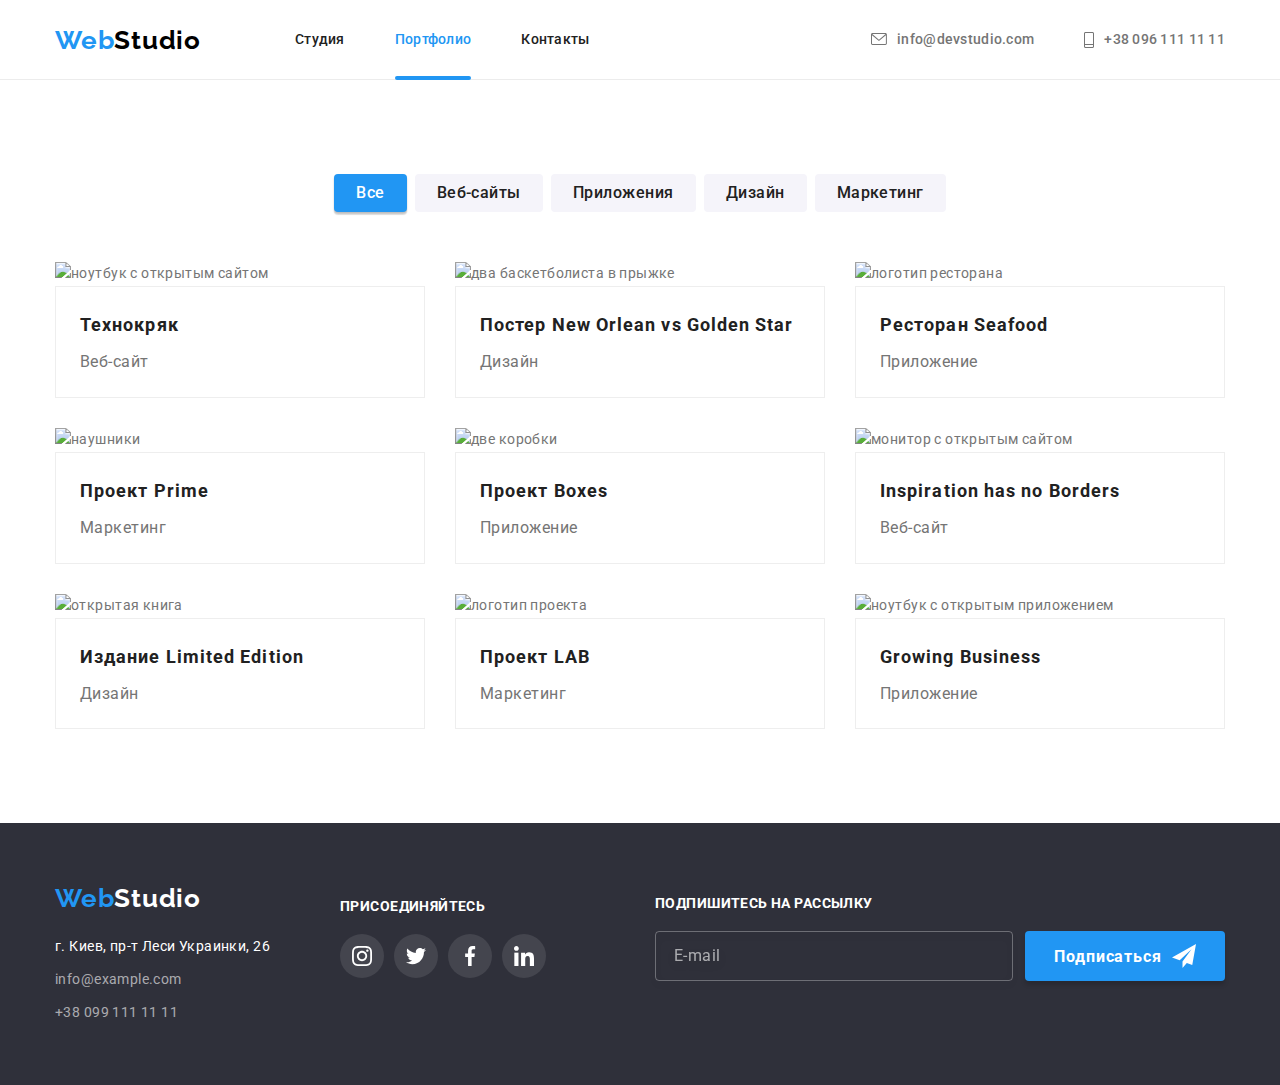
==== portfolio.html @ dabce59b "header+bem" ====
<!DOCTYPE html>
<html lang="ru">

<head>
    <meta charset="UTF-8">
    <meta http-equiv="X-UA-Compatible" content="IE=edge">
    <meta name="viewport" content="width=device-width, initial-scale=1.0">
    <link rel="stylesheet"
        href="https://cdnjs.cloudflare.com/ajax/libs/modern-normalize/1.0.0/modern-normalize.min.css">
    <link rel="preconnect" href="https://fonts.gstatic.com">
    <link
        href="https://fonts.googleapis.com/css2?family=Raleway:wght@700&family=Roboto:wght@400;500;700;900&display=swap"
        rel="stylesheet">
    <link rel="stylesheet" href="./css/styles.css">
    <title>Студия</title>
</head>

<body>
    <header class="header">
        <div class="container header__container">

            <a class="logo" href="./index.html">Web<span class="logo__text--black">Studio</span></a>
            <nav class="nav">
                <ul class="nav__list list">
                    <li class="nav__item"><a class="nav__link " href="./index.html">Студия</a></li>
                    <li class="nav__item"><a class="nav__link nav__link--current" href="./portfolio.html">Портфолио</a>
                    </li>
                    <li class="nav__item"><a class="nav__link" href="">Контакты</a></li>
                </ul>
            </nav>
            <ul class="contacts list">
                <li>
                    <a class="contacts__link" href="mailto:info@devstudio.com" rel="noopener noreferrer"
                        target="_blank">
                        <svg class="contacts__icon" width="16" height="12">
                            <use href="./images/icons.svg#icon-mail"></use>
                        </svg>
                        info@devstudio.com
                    </a>
                </li>
                <li>
                    <a class="contacts__link" href="tel:+380961111111">
                        <svg class="contacts__icon" width="10" height="16">
                            <use href="./images/icons.svg#icon-tel"></use>
                        </svg>

                        +38 096 111 11 11

                    </a>
                </li>
            </ul>
        </div>
    </header>
    <main>
        <section class="portfolio section">
            <div class="container">
                <h1 class="visually-hidden">Наши работы</h1>
                <ul class="list portfolio-list">
                    <li class="portfolio-item"><button class="portfolio-button current-portfolio-button"
                            type="button">Все</button></li>
                    <li class="portfolio-item"><button class="portfolio-button" type="button">Веб-сайты</button></li>
                    <li class="portfolio-item"><button class="portfolio-button" type="button">Приложения</button></li>
                    <li class="portfolio-item"><button class="portfolio-button" type="button">Дизайн</button></li>
                    <li class="portfolio-item"><button class="portfolio-button" type="button">Маркетинг</button></li>
                </ul>

                <ul class="gallery list grid">
                    <li class="grid-items">
                        <a class="gallery-link" href="">
                            <div class="overlay-box"><img class="portfolio-foto" src="./images/portfolio/img1.jpg"
                                    width="370" alt="ноутбук с открытым сайтом">
                                <p class="portfolio-overlay">Технокряк это современная площадка распространения
                                    коронавируса. Компании используют эту платформу для цифрового
                                    шпионажа и атак на защищённые сервера конкурентов.</p>
                            </div>
                            <div class="gallery-border">
                                <h2>Технокряк</h2>
                                <p>Веб-сайт</p>
                            </div>

                        </a>
                    </li>
                    <li class="grid-items">
                        <a class="gallery-link" href="">
                            <div class="overlay-box"><img class="portfolio-foto" src="./images/portfolio/img2.jpg"
                                    width="370" alt="два баскетболиста в прыжке">
                                <p class="portfolio-overlay">Технокряк это современная площадка распространения
                                    коронавируса. Компании используют эту платформу для цифрового
                                    шпионажа и атак на защищённые сервера конкурентов.</p>
                            </div>
                            <div class="gallery-border">
                                <h2>Постер New Orlean vs Golden Star</h2>
                                <p>Дизайн</p>
                            </div>
                        </a>
                    </li>
                    <li class="grid-items">
                        <a class="gallery-link" href="">
                            <div class="overlay-box"><img class="portfolio-foto" src="./images/portfolio/img3.jpg"
                                    width="370" alt="логотип ресторана">
                                <p class="portfolio-overlay">Технокряк это современная площадка распространения
                                    коронавируса. Компании используют эту платформу для цифрового
                                    шпионажа и атак на защищённые сервера конкурентов.</p>
                            </div>
                            <div class="gallery-border">
                                <h2>Ресторан Seafood</h2>
                                <p>Приложение</p>
                            </div>
                        </a>
                    </li>
                    <li class="grid-items">
                        <a class="gallery-link" href="">
                            <div class="overlay-box"><img class="portfolio-foto" src="./images/portfolio/img4.jpg"
                                    width="370" alt="наушники">
                                <p class="portfolio-overlay">Технокряк это современная площадка распространения
                                    коронавируса. Компании используют эту платформу для цифрового
                                    шпионажа и атак на защищённые сервера конкурентов.</p>
                            </div>
                            <div class="gallery-border">
                                <h2>Проект Prime</h2>
                                <p>Маркетинг</p>
                            </div>
                        </a>
                    </li>
                    <li class="grid-items">
                        <a class="gallery-link" href="">
                            <div class="overlay-box"><img class="portfolio-foto" src="./images/portfolio/img5.jpg"
                                    width="370" alt="две коробки">
                                <p class="portfolio-overlay">Технокряк это современная площадка распространения
                                    коронавируса. Компании используют эту платформу для цифрового
                                    шпионажа и атак на защищённые сервера конкурентов.</p>
                            </div>
                            <div class="gallery-border">
                                <h2>Проект Boxes</h2>
                                <p>Приложение</p>
                            </div>
                        </a>
                    </li>
                    <li class="grid-items">
                        <a class="gallery-link" href="">
                            <div class="overlay-box"><img class="portfolio-foto" src="./images/portfolio/img6.jpg"
                                    width="370" alt="монитор с открытым сайтом">
                                <p class="portfolio-overlay">Технокряк это современная площадка распространения
                                    коронавируса. Компании используют эту платформу для цифрового
                                    шпионажа и атак на защищённые сервера конкурентов.</p>
                            </div>
                            <div class="gallery-border">
                                <h2>Inspiration has no Borders</h2>
                                <p>Веб-сайт</p>
                            </div>
                        </a>
                    </li>
                    <li class="grid-items">
                        <a class="gallery-link" href="">
                            <div class="overlay-box"><img class="portfolio-foto" src="./images/portfolio/img7.jpg"
                                    width="370" alt="открытая книга">
                                <p class="portfolio-overlay">Технокряк это современная площадка распространения
                                    коронавируса. Компании используют эту платформу для цифрового
                                    шпионажа и атак на защищённые сервера конкурентов.</p>
                            </div>
                            <div class="gallery-border">
                                <h2>Издание Limited Edition</h2>
                                <p>Дизайн</p>
                            </div>
                        </a>
                    </li>
                    <li class="grid-items">
                        <a class="gallery-link" href="">
                            <div class="overlay-box"><img class="portfolio-foto" src="./images/portfolio/img8.jpg"
                                    width="370" alt="логотип проекта">
                                <p class="portfolio-overlay">Технокряк это современная площадка распространения
                                    коронавируса. Компании используют эту платформу для цифрового
                                    шпионажа и атак на защищённые сервера конкурентов.</p>
                            </div>
                            <div class="gallery-border">
                                <h2>Проект LAB</h2>
                                <p>Маркетинг</p>
                            </div>
                        </a>
                    </li>
                    <li class="grid-items">
                        <a class="gallery-link" href="">
                            <div class="overlay-box"><img class="portfolio-foto" src="./images/portfolio/img9.jpg"
                                    width="370" alt="ноутбук с открытым приложением">
                                <p class="portfolio-overlay">Технокряк это современная площадка распространения
                                    коронавируса. Компании используют эту платформу для цифрового
                                    шпионажа и атак на защищённые сервера конкурентов.</p>
                            </div>
                            <div class="gallery-border">
                                <h2>Growing Business</h2>
                                <p>Приложение</p>
                            </div>
                        </a>
                    </li>
                </ul>
            </div>

        </section>
    </main>
    <footer class="footer">
        <div class="container">
            <div class="footer-container-links">
                <div class="footer-container-left">
                    <a class="logo" href="./index.html">Web<span class="logo-studio-white">Studio</span></a>
                    <address class="address">
                        <ul class="list footer-list">
                            <li class="town">г. Киев, пр-т Леси Украинки, 26</li>
                            <li class="footer-item"><a class="footer-link"
                                    href="mailtoinfo@example.com">info@example.com</a>
                            </li>
                            <li class="footer-item"><a class="footer-link" href="tel+380991111111">+38 099 111 11 11</a>
                            </li>
                        </ul>
                    </address>
                </div>
                <div class="head-icon-container">
                    <p class="footer-text">присоединяйтесь</p>
                    <ul class="social-list list">
                        <li>
                            <a target="_blank" rel="noreferrer noopener" class="social-link" href=""
                                aria-label="инстаграмм">
                                <svg class="social-icon">
                                    <use href="./images/icons.svg#icon-instagram-2"></use>
                                </svg>
                            </a>
                        </li>
                        <li>
                            <a target="_blank" rel="noreferrer noopener" class="social-link" href=""
                                aria-label="твиттер">
                                <svg class="social-icon">
                                    <use href="./images/icons.svg#icon-twitter-1"></use>
                                </svg>
                            </a>
                        </li>
                        <li>
                            <a target="_blank" rel="noreferrer noopener" class="social-link" href=""
                                aria-label="фейсбук">
                                <svg class="social-icon">
                                    <use href="./images/icons.svg#icon-facebook-1"></use>
                                </svg>
                            </a>
                        </li>
                        <li>
                            <a target="_blank" rel="noreferrer noopener" class="social-link" href=""
                                aria-label="линкедин">
                                <svg class="social-icon">
                                    <use href="./images/icons.svg#icon-linkedin-1"></use>
                                </svg>
                            </a>
                        </li>
                    </ul>
                </div>
            </div>
            <div class="footer-container-form">
                <p class="footer-form-text">Подпишитесь на рассылку</p>
                <form>
                    <label class="user-mail-input-container">
                        <input required class="user-mail-input" placeholder="E-mail" type="email"
                            name="user-mail-footer" id="user-mail">
                    </label>
                    <button type="submit" class="user-mail-submit-button">Подписаться
                        <svg class="user-mail-submit-icon" width="24" height="24">
                            <use href="./images/icons.svg#icon-send"></use>
                        </svg>
                    </button>
                </form>
            </div>
        </div>

    </footer>

</body>

</html>
---- css/styles.css ----
:root{
    --primary-text-color:#757575;
    --primari-title-color:#212121;
    --primery-bg-color:#ffffff;
    --accent-color:#2196F3;
    --second-bg-color:#F5F4FA;
    --third-bg-color:#2F303A;
    --addres-second-color:rgba(255, 255, 255, 0.6);
    --second-logo-color:#000000;
    --icon-color:#afb1b8;
    --grid-item:3;
    --overlay-color:rgba(33, 150, 243, 0.9);
    --time-duration: 250ms;
    --transition-timing-function:cubic-bezier(0.4, 0, 0.2, 1);
    --input-heigth:40px;
}  
 
/* reset styles */
a{text-decoration: none;
  color: inherit;
}

.list{list-style: none; margin: 0; padding: 0; }

h1,h2,h3,p{margin: 0;} 

html{box-sizing: border-box;}
*,*::after,*::before{
  box-sizing: inherit;}

img {
  display: block;
  max-width: 100%;
  height: auto;
}

/* Body */
body{
  
  font-family: 'Roboto', sans-serif;
  color: var(--primary-text-color) ;
  font-size: 14px;
  line-height: 1.71;
  letter-spacing: 0.03em;}

/* Grids */
.grid {
  display: flex;
  flex-wrap: wrap;
  margin-left: -30px;
  margin-top: -30px;
}

.grid-items{ flex-basis: calc((100% - 30px * var(--grid-item)) / var(--grid-item));
  margin-left: 30px;
  margin-top: 30px;
}



/* all containers&sections */
.container{
  width: 1200px;
  margin-left: auto;
  margin-right: auto;
  padding-left: 15px;
  padding-right: 15px;}

.section{
  padding-bottom: 94px;
  padding-top: 94px;}

/* hidden title */
.visually-hidden {
  position: absolute !important;
  clip: rect(1px 1px 1px 1px);
  clip: rect(1px, 1px, 1px, 1px);
  padding: 0 !important;
  border: 0 !important;
  height: 1px !important;
  width: 1px !important;
  overflow: hidden;}

/* logo */
.logo{font-family: 'Raleway',sans-serif;
  font-weight: 700;
  font-size: 26px;
  line-height: 1.19;
  letter-spacing: 0.03em;
  color: var(--accent-color);
  padding-top: 25px;
  padding-bottom: 24px;}

.logo__text--black{
  color: var(--second-logo-color);}

.logo-studio-white{
  color: var(--primery-bg-color);}

  /* modal */

.backdrop{
  position: fixed;
  top: 0;
  height: 100%;
  left: 0;
  right: 0;
  background-color: rgba(0, 0, 0, 0.2);
  transform: scale(1) rotate(0deg);
  opacity: 1;
  transition-property: transform;  
}  

.modal{
  position: absolute;
  width: 528px;
  height: 581px;
  left: 50%;
  top: 50%;
  transform: translate(-50%,-50%);
  background-color: var(--primery-bg-color);
  border-radius: 4px;
  box-shadow: 0px 1px 3px rgba(0, 0, 0, 0.12), 0px 1px 1px rgba(0, 0, 0, 0.14), 0px 2px 1px rgba(0, 0, 0, 0.2);  
  padding-top: 40px;
  padding-left: 40px;
  padding-right: 40px;
}

.button-off{
  position: absolute;
  right: 8px;
  top: 8px;
  width: 30px;
  height: 30px;
  display: flex;
  align-items: center;
  justify-content: center; 
  border-radius: 50%;
  cursor: pointer;
  background: var(--primery-bg-color);
  border: 1px solid rgba(0, 0, 0, 0.1);
  color: var(--second-logo-color);
  transition-property: box-shadow,color;
}


.icon-off{
  position: relative;
  top: 1px; 
  fill: currentColor;
}

.button-off:hover,
.button-off:focus{
  box-shadow: 0px 1px 3px rgba(0, 0, 0, 0.12), 0px 1px 1px rgba(0, 0, 0, 0.14), 0px 2px 1px rgba(0, 0, 0, 0.2);
  color:var(--accent-color);

}

.modal-text{
  margin-bottom: 12px;
  font-weight: 700;
  font-size: 20px;
  line-height: 1.15;
  text-align: center;
  letter-spacing: 0.03em;
  color:var(--primari-title-color);
}

.modal-label{
  display: block;
  position: relative;
  cursor: pointer;
  

}

.modal-label-text{
  margin-bottom: 4px;
  display: block;
  font-size: 12px;
  line-height: 1.16;
  letter-spacing: 0.01em;
  color: var(--primary-text-color);
}

.modal-label:not(:first-child){
  margin-top: 10px;
}


.modal-input-icon{

  transition-property: fill;
  position: absolute;
  left: 12px;
  bottom: calc(var(--input-heigth) / 2);
  transform: translateY(50%);
  fill: var(--primari-title-color);
}

.modal-input{
  
  cursor: pointer;
  transition-property: border-color ;
  outline: none;
  width: 448px;
  height: var(--input-heigth);
  border: 1px solid rgba(33, 33, 33, 0.2);
  border-radius: 4px;
  padding-left: 42px;
  }

.modal-label:focus-within .modal-input-icon{
  fill: var(--accent-color);
}

.modal-label:focus-within .modal-input{
  border-color:var(--accent-color);
}


.user-comment-input{
  width: 448px;
  height: 120px;
  border: 1px solid rgba(33, 33, 33, 0.2);
  border-radius: 4px;
  padding: 12px 16px;
  resize: none;
}

.user-comment-input::placeholder{
  font-size: 14px;
  line-height: 1.14;
  letter-spacing: 0.01em;
  color: rgba(117, 117, 117, 0.5);
}

.check-box-text{
  margin-left: 24px;
}
.check-box-link{
  color: var(--accent-color);
  text-decoration: underline;
}
.checkbox-container{
  display: flex;
  align-items: center;
  justify-content: center;
  margin-top: 15px;
  }

.check-box-label{
  position: relative;
  display: inline-block;
  text-align: center;
  cursor: pointer;
}

.check-box-input{
  width: 16px;
  height: 16px;
  position: absolute;
  left: 0;
  top: 50%;
  transform: translateY(-50%);
  -webkit-appearance:none;
  -moz-appearance:none;
  appearance:none;
}

.check-box-icon{
  content: "";
  position: absolute;
  left: 0;
  top: 50%;
  transform: translateY(-50%);
  width: 16px;
  height: 15px;
  background-image: url(../images/check1.svg);
  fill: currentColor;
  
}

.check-box-input:checked ~ .check-box-icon{
  content: "";
  width: 16px;
  height: 15px;
  background-image: url(../images/check2.svg);
}

.modal .hero-button{
  display: block;
  margin-left: auto;
  margin-right: auto;
  margin-top: 30px;
  width: 200px;
  height: 50px;

}

.backdrop.is-hidden{
  opacity: 0;
  pointer-events: none; 
  visibility:hidden; 
  transform: scale(0) rotate(180deg);
  transition-property:opacity,visibility,transform ;
  transition-delay: var(--time-duration),var(--time-duration), 0ms ;
  transition-duration: 1ms,1ms,var(--time-duration);
  
  
}

/* header */
.nav__link{
  display: flex;
  align-items: center;
  flex-direction: column;
  padding-top: 32px;
  padding-bottom: 32px;
  color: var(--primari-title-color);
  
}

.nav__link--current{
  position: relative;
  color: var(--accent-color);}

.nav__link--current::after{
   position: absolute;
  left: 0;
  bottom: -1px;
  content: "";
  display: block; 
  width: 100%;
  height: 4px;
  background-color: var(--accent-color);
  border-radius: 2px;
} 

.nav__link:hover,.nav__link:focus{
  color: var(--accent-color) ;
}

.contacts__link{
  display: flex;
  align-items: center;
  padding-top: 32px;
  padding-bottom: 32px;  
  color: var(--primary-text-color);
}


.contacts__link:hover,.contacts__link:focus{
  fill:var(--accent-color) ;
  color: var(--accent-color);
}

.nav__link{  
display: block;
}


.nav__link,.contacts__link{
 font-weight: 500;
 font-size: 14px;
 line-height: 1.14;
 letter-spacing: 0.02em;}

.header{
  border-bottom: 1px solid #ECECEC;
  height: 80px;
  display: flex;
  align-items: center;
  max-width: 1600px;
  margin-right: auto;
  margin-left: auto;
}


.header__container{align-items:center;display: flex;}

.nav__item:not(:last-child){
  margin-right: 50px;}

.contacts li:not(:last-child){
  margin-right: 50px;}

.nav__list{
  margin-left: 94px;
  display: flex;}

.contacts{margin-left: auto}

.contacts{display: flex;}



.contacts__icon{
  fill: currentColor;
  margin-right: 10px;
}


/* footer */
.footer{
 background-color: var(--third-bg-color);
 padding-top: 60px;
 padding-bottom: 60px;}

.town{color: var(--primery-bg-color);}

.footer-link{color: var(--addres-second-color);}

.address{margin-top: 20px;}

.footer-link,.town{
 font-size: 14px;
 line-height: 1.71;
 letter-spacing: 0.03em;
 font-family: Roboto;
 font-style: normal;display: block;}

.footer-link:focus,.footer-link:hover{color: var(--accent-color);}

.footer-list{
 display: inline-flex;
 flex-direction: column;}

.footer-item{margin-top: 9px;}

.footer-text{
  font-weight: 700;
  font-size: 14px;
  line-height: 1.145;
  letter-spacing: 0.03em;
  text-transform: uppercase;
  color:var(--primery-bg-color);
  margin-bottom: 20px;
}

.head-icon-container .social-link{
  background-color: rgba(255, 255, 255, 0.1);
}
.head-icon-container .social-icon{
  fill: var(--primery-bg-color);
}
.head-icon-container{
  margin-left: 70px;
  padding-top: 15px;
}

.footer .container{display: flex;}

.footer-container-links{
  display: flex;
}

.footer-container-form{
  flex-basis: calc((100% - 30px) / 2);
  margin-left: auto;
  padding-top: 12px;
}

.footer-form-text{
  font-weight: 700;
  font-size: 14px;
  line-height: 1.145;
  letter-spacing: 0.03em;
  text-transform: uppercase;
  color:var(--primery-bg-color);
}

.user-mail-label{
  font-size: 16px;
  line-height: 1.25px;
  letter-spacing: 0.03em;
  color: var(--addres-second-color);
}
.user-mail-input{
  cursor: pointer;
  background-color: transparent;
  border-width: 0;
  color:var(--addres-second-color);
  font-size: 16px;
  line-height: 1.25;
  letter-spacing: 0.03em;
  
}

.user-mail-input::placeholder{
  color:var(--addres-second-color);
  font-size: 16px;
  line-height: 1.25;
  letter-spacing: 0.03em;
}

.user-mail-input-container{
  cursor: pointer;
  display: inline-flex;
  align-items: center;
  width: 358px;
  height: 50px;
  border: 1px solid rgba(255, 255, 255, 0.3);
  filter: drop-shadow(0px 4px 4px rgba(0, 0, 0, 0.15));
  border-radius: 4px;
  padding-left: 16px;
  
  
}

.footer-container-form form{
  display: flex;
  align-items: center;
  justify-content: space-between;
  margin-top: 20px;
}

.user-mail-submit-button{
  cursor: pointer;
  align-items: center;
  display: inline-flex;
  justify-content: center;
  width: 200px;
  height: 50px;
  border-radius: 4px;
  border-width: 0;
  background: var(--accent-color);
  font-weight: 700;
  font-size: 16px;
  line-height: 1.87;
  letter-spacing: 0.06em;
  color: var(--primery-bg-color);
  box-shadow: 0px 4px 4px rgba(0, 0, 0, 0.15);
}
.user-mail-submit-icon{
  margin-left: 10px;
}

.user-mail-submit-button:hover,
.user-mail-submit-button:focus{
  background-color:  #188CE8;
  
}



/* main pg index */
/*     hero */
.hero{
  background-image: linear-gradient(rgba(47, 48, 58, 0.4), rgba(47, 48, 58, 0.4)),url(../images/hero.jpg);
  max-width: 1600px;
  padding-top: 200px;
  padding-bottom: 200px;
  margin-left: auto;
  margin-right: auto;
}

.main-title{
  color: var(--primery-bg-color);
  font-weight: 900;
  font-size: 44px;
  line-height: 1.36;
  letter-spacing: 0.06em;
  text-transform: uppercase;
  margin-bottom: 30px;
}

.hero-container{
 width: 696px;
 margin-left: auto;
 margin-right: auto;
 text-align: center;}

.hero-button{
 background-color: var(--accent-color);
 color: var(--primery-bg-color) ;
 cursor: pointer;
 font-weight: bold;
 font-size: 16px;
 line-height: 1.87;
 text-align: center;
 letter-spacing: 0.06em;
 padding: 10px 32px;
 border-radius: 4px;
 border:0px;}

.hero-button:focus,.hero-button:hover{background-color:  #188CE8;}


/*    our-features */
.our-features-item{
  --grid-item:4
}

/* картинки через спрайт */
.our-features-logo-container{
  width: 270px;
  height: 120px;
  background-color: var(--second-bg-color);
  display: flex;
  justify-content: center;
  align-items: center;
  margin-bottom: 30px;
}

.our-features-subtitle{color: var(--primari-title-color);
  font-size: 14px;
  line-height: 1.14;
  letter-spacing: 0.03em;
  text-transform: uppercase;
  margin-bottom: 10px;
}


/*specialization */
.specialization{padding-top: 0;}

.specialization-title{
 text-align: center;
 margin-bottom: 50px;
 color: var(--primari-title-color);
 font-size: 36px;
 line-height: 1.16;
 letter-spacing: 0.03em;}

.specialization-item{
  position: relative;
}

.specialization-text{
  display: flex;
  align-items: center;
  justify-content: center;
  position: absolute;
  left: 0;
  bottom: 0;
  transform: translate(0 100%);
  width: 100%;
  height: 70px;
  background-color: rgba(47, 48, 58, 0.8);
  font-weight: 700;
  font-size: 14px;
  line-height: 1.14;
  letter-spacing: 0.03em;
  text-transform: uppercase;
  color: var(--primery-bg-color);
}

/*team  */
.team{background-color: var(--second-bg-color);} 

.team-title{
  margin-bottom: 50px;
  color: var(--primari-title-color);
  font-size: 36px;
  line-height: 1.16;
  text-align: center;
  letter-spacing: 0.03em;}

.team-subtitle{
  color: var(--primari-title-color);
  font-weight: 500;
  font-size: 16px;
  line-height: 1.18;
  letter-spacing: 0.03em;}

.team-text{
  margin-top: 10px;
  font-size: 16px;
  line-height: 1.18;
  letter-spacing: 0.03em;
}
.team-item{
   --grid-item:4;
}
.team-text-container{
  padding-bottom: 23px;
  padding-top: 30px;
  padding-left: 20px;
  padding-right: 20px;
  background-color:var(--primery-bg-color) ;
  text-align: center;
  box-shadow: 0px 1px 3px rgba(0, 0, 0, 0.12), 0px 1px 1px rgba(0, 0, 0, 0.14), 0px 2px 1px rgba(0, 0, 0, 0.2);
  border-radius: 0px 0px 4px 4px;
}
 .social-list{
   display: flex;
   justify-content: center;
   margin-top: 16px;
}
 .social-list li:not(:last-child){
   margin-right: 10px;
   }
.social-list li{
  width: 44px;
  height: 44px;
  }

.social-link{
  width: 100%;
  height: 100%;
  display: flex;
  align-items: center;
  justify-content: center;
  border-radius: 50%;
  fill:var(--icon-color) ;
}

.social-icon{
  width: 20px;
  height: 20px; 
}

.social-link:hover,.social-link:focus{
  background-color:var(--accent-color);
  fill: var(--primery-bg-color);  
}

 /* regular customers */
.regular-customers h2{
  font-family: Roboto;
  font-style: normal;
  font-weight: 700;
  font-size: 36px;
  line-height: 42px;
  text-align: center;
  letter-spacing: 0.03em;
  color:var(--primari-title-color);
  margin-bottom: 50px;
}

.regular-customers .grid-items{
--grid-item:6;
}

.regular-customers li{
height: 90px;
}
.regular-customers-icon-container{
  height: 100%;
  width: 100%;
  display: flex;
  align-items: center;
  justify-content: center;
  border: 1px solid var(--icon-color);
  color:var(--icon-color) ;
  border-radius: 4px;
}

.regular-customers-icon{fill: currentColor;}
 
.regular-customers-icon-container:focus,.regular-customers-icon-container:hover{
  color: var(--accent-color);
  border-color:var(--accent-color);}


/* main pg portfolio */

/*     buttons */
.portfolio-button{
  background-color: var(--second-bg-color);
  color: var(--primari-title-color);
  cursor: pointer;font-weight: 500;
  font-size: 16px;
  line-height: 1.62;
  text-align: center;
  letter-spacing: 0.03em;
  padding: 6px 22px;
  border: 0px;
  border-radius: 4px;
  }

.portfolio-button:focus,.portfolio-button:hover
,.current-portfolio-button{
  background-color: var(--accent-color);
  color: var(--primery-bg-color);
  box-shadow: 0px 3px 1px rgba(0, 0, 0, 0.1), 0px 1px 2px 
  rgba(0, 0, 0, 0.08), 0px 2px 2px rgba(0, 0, 0, 0.12);}

.portfolio-list{
 display: flex;
 justify-content: center;
 margin-bottom: 50px;}

.portfolio-item:not(:last-child){margin-right: 8px;}

/*gallery */
.gallery h2{

  color: var(--primari-title-color);
  font-size: 18px;
  line-height: 2;
  letter-spacing: 0.06em;
  padding-bottom: 4px;}

.gallery-border p{
  font-size: 16px;
  line-height: 1.87;
  letter-spacing: 0.03em;
  color: var(--primary-text-color);}

.gallery-border{
  border: 1px solid #EEEEEE;
  padding:20px 24px;}

.gallery-link:hover,.gallery-link:focus{
  box-shadow: 0px 1px 1px rgba(0, 0, 0, 0.12), 0px 4px 4px 
  rgba(0, 0, 0, 0.06), 1px 4px 6px rgba(0, 0, 0, 0.16);
  display: block;
}

.portfolio-overlay{
  position: absolute;
  left: 0;
  right: 0;
  top: 0;
  bottom: 0;
  transform: translateY(100%);
  transition-property:transform ;
  padding-left: 24px;
  padding-right: 24px;
  padding-top: 63px;
  font-size: 18px;
  line-height: 1.56;
  letter-spacing: 0.03em;
  color:var(--primery-bg-color);
  background-color:var(--overlay-color) ;
}

.overlay-box{
  position: relative;
  overflow: hidden;
}

.gallery-link:hover .portfolio-overlay,
.gallery-link:focus .portfolio-overlay{
  transform: translateY(0px);
}

/* transitions */

.nav__link,.contacts__link,.hero-button,
.social-link,.regular-customers-icon-container
,.footer-link,.portfolio-overlay,.portfolio-button,.gallery-link
,.button-off,.backdrop,.user-mail-submit-button,.modal-input,.modal-input-icon{
  transition-duration: var(--time-duration);
  transition-timing-function: var(--transition-timing-function) ;
}


.nav__link,.contacts__link,.footer-link{
  transition-property: color;
}

.hero-button,.footer .social-link,.user-mail-submit-button{
  transition-property:background-color;
}

.regular-customers-icon-container{
  transition-property: border-color, color;
}

.portfolio-button{
  transition-property: box-shadow, background-color,color;
}
.gallery-link{
  transition-property: box-shadow;
}

.team .social-link{
  transition-property:background-color, fill ;
}
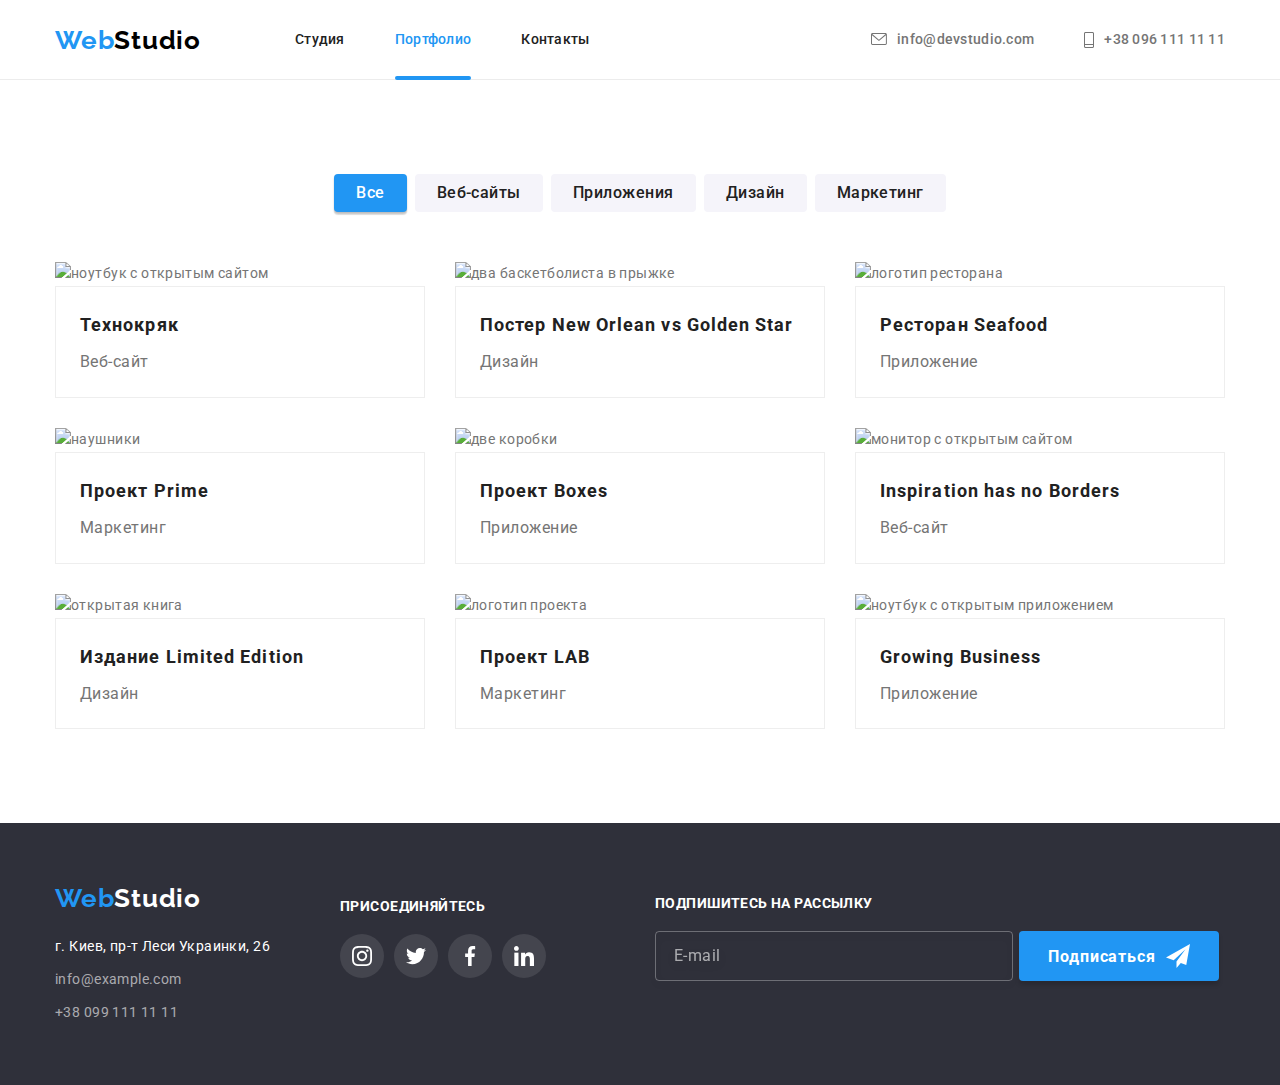
==== commit 815823a4: "bem+" ====
--- a/portfolio.html
+++ b/portfolio.html
@@ -29,7 +29,7 @@
                 </ul>
             </nav>
             <ul class="contacts list">
-                <li>
+                <li class="contacts__item">
                     <a class="contacts__link" href="mailto:info@devstudio.com" rel="noopener noreferrer"
                         target="_blank">
                         <svg class="contacts__icon" width="16" height="12">
@@ -38,7 +38,7 @@
                         info@devstudio.com
                     </a>
                 </li>
-                <li>
+                <li class="contacts__item">
                     <a class="contacts__link" href="tel:+380961111111">
                         <svg class="contacts__icon" width="10" height="16">
                             <use href="./images/icons.svg#icon-tel"></use>
@@ -55,140 +55,139 @@
         <section class="portfolio section">
             <div class="container">
                 <h1 class="visually-hidden">Наши работы</h1>
-                <ul class="list portfolio-list">
-                    <li class="portfolio-item"><button class="portfolio-button current-portfolio-button"
-                            type="button">Все</button></li>
-                    <li class="portfolio-item"><button class="portfolio-button" type="button">Веб-сайты</button></li>
-                    <li class="portfolio-item"><button class="portfolio-button" type="button">Приложения</button></li>
-                    <li class="portfolio-item"><button class="portfolio-button" type="button">Дизайн</button></li>
-                    <li class="portfolio-item"><button class="portfolio-button" type="button">Маркетинг</button></li>
+                <ul class="list portfolio__list">
+                    <li class="portfolio__item"><button class="button2 current-button2" type="button">Все</button></li>
+                    <li class="portfolio__item"><button class="button2" type="button">Веб-сайты</button></li>
+                    <li class="portfolio__item"><button class="button2" type="button">Приложения</button></li>
+                    <li class="portfolio__item"><button class="button2" type="button">Дизайн</button></li>
+                    <li class="portfolio__item"><button class="button2" type="button">Маркетинг</button></li>
                 </ul>
 
                 <ul class="gallery list grid">
-                    <li class="grid-items">
-                        <a class="gallery-link" href="">
-                            <div class="overlay-box"><img class="portfolio-foto" src="./images/portfolio/img1.jpg"
-                                    width="370" alt="ноутбук с открытым сайтом">
-                                <p class="portfolio-overlay">Технокряк это современная площадка распространения
-                                    коронавируса. Компании используют эту платформу для цифрового
-                                    шпионажа и атак на защищённые сервера конкурентов.</p>
-                            </div>
-                            <div class="gallery-border">
-                                <h2>Технокряк</h2>
-                                <p>Веб-сайт</p>
-                            </div>
-
-                        </a>
-                    </li>
-                    <li class="grid-items">
-                        <a class="gallery-link" href="">
-                            <div class="overlay-box"><img class="portfolio-foto" src="./images/portfolio/img2.jpg"
-                                    width="370" alt="два баскетболиста в прыжке">
-                                <p class="portfolio-overlay">Технокряк это современная площадка распространения
-                                    коронавируса. Компании используют эту платформу для цифрового
-                                    шпионажа и атак на защищённые сервера конкурентов.</p>
-                            </div>
-                            <div class="gallery-border">
-                                <h2>Постер New Orlean vs Golden Star</h2>
-                                <p>Дизайн</p>
-                            </div>
-                        </a>
-                    </li>
-                    <li class="grid-items">
-                        <a class="gallery-link" href="">
-                            <div class="overlay-box"><img class="portfolio-foto" src="./images/portfolio/img3.jpg"
-                                    width="370" alt="логотип ресторана">
-                                <p class="portfolio-overlay">Технокряк это современная площадка распространения
-                                    коронавируса. Компании используют эту платформу для цифрового
-                                    шпионажа и атак на защищённые сервера конкурентов.</p>
-                            </div>
-                            <div class="gallery-border">
-                                <h2>Ресторан Seafood</h2>
-                                <p>Приложение</p>
-                            </div>
-                        </a>
-                    </li>
-                    <li class="grid-items">
-                        <a class="gallery-link" href="">
-                            <div class="overlay-box"><img class="portfolio-foto" src="./images/portfolio/img4.jpg"
-                                    width="370" alt="наушники">
-                                <p class="portfolio-overlay">Технокряк это современная площадка распространения
-                                    коронавируса. Компании используют эту платформу для цифрового
-                                    шпионажа и атак на защищённые сервера конкурентов.</p>
-                            </div>
-                            <div class="gallery-border">
-                                <h2>Проект Prime</h2>
-                                <p>Маркетинг</p>
-                            </div>
-                        </a>
-                    </li>
-                    <li class="grid-items">
-                        <a class="gallery-link" href="">
-                            <div class="overlay-box"><img class="portfolio-foto" src="./images/portfolio/img5.jpg"
-                                    width="370" alt="две коробки">
-                                <p class="portfolio-overlay">Технокряк это современная площадка распространения
-                                    коронавируса. Компании используют эту платформу для цифрового
-                                    шпионажа и атак на защищённые сервера конкурентов.</p>
-                            </div>
-                            <div class="gallery-border">
-                                <h2>Проект Boxes</h2>
-                                <p>Приложение</p>
-                            </div>
-                        </a>
-                    </li>
-                    <li class="grid-items">
-                        <a class="gallery-link" href="">
-                            <div class="overlay-box"><img class="portfolio-foto" src="./images/portfolio/img6.jpg"
-                                    width="370" alt="монитор с открытым сайтом">
-                                <p class="portfolio-overlay">Технокряк это современная площадка распространения
-                                    коронавируса. Компании используют эту платформу для цифрового
-                                    шпионажа и атак на защищённые сервера конкурентов.</p>
-                            </div>
-                            <div class="gallery-border">
-                                <h2>Inspiration has no Borders</h2>
-                                <p>Веб-сайт</p>
-                            </div>
-                        </a>
-                    </li>
-                    <li class="grid-items">
-                        <a class="gallery-link" href="">
-                            <div class="overlay-box"><img class="portfolio-foto" src="./images/portfolio/img7.jpg"
-                                    width="370" alt="открытая книга">
-                                <p class="portfolio-overlay">Технокряк это современная площадка распространения
-                                    коронавируса. Компании используют эту платформу для цифрового
-                                    шпионажа и атак на защищённые сервера конкурентов.</p>
-                            </div>
-                            <div class="gallery-border">
-                                <h2>Издание Limited Edition</h2>
-                                <p>Дизайн</p>
-                            </div>
-                        </a>
-                    </li>
-                    <li class="grid-items">
-                        <a class="gallery-link" href="">
-                            <div class="overlay-box"><img class="portfolio-foto" src="./images/portfolio/img8.jpg"
-                                    width="370" alt="логотип проекта">
-                                <p class="portfolio-overlay">Технокряк это современная площадка распространения
-                                    коронавируса. Компании используют эту платформу для цифрового
-                                    шпионажа и атак на защищённые сервера конкурентов.</p>
-                            </div>
-                            <div class="gallery-border">
-                                <h2>Проект LAB</h2>
-                                <p>Маркетинг</p>
-                            </div>
-                        </a>
-                    </li>
-                    <li class="grid-items">
-                        <a class="gallery-link" href="">
-                            <div class="overlay-box"><img class="portfolio-foto" src="./images/portfolio/img9.jpg"
-                                    width="370" alt="ноутбук с открытым приложением">
-                                <p class="portfolio-overlay">Технокряк это современная площадка распространения
-                                    коронавируса. Компании используют эту платформу для цифрового
-                                    шпионажа и атак на защищённые сервера конкурентов.</p>
-                            </div>
-                            <div class="gallery-border">
-                                <h2>Growing Business</h2>
-                                <p>Приложение</p>
+                    <li class="grid__items">
+                        <a class="gallery__link" href="">
+                            <div class="gallery__overlay-box"><img src="./images/portfolio/img1.jpg" width="370"
+                                    alt="ноутбук с открытым сайтом">
+                                <p class="gallery__overlay">Технокряк это современная площадка распространения
+                                    коронавируса. Компании используют эту платформу для цифрового
+                                    шпионажа и атак на защищённые сервера конкурентов.</p>
+                            </div>
+                            <div class="gallery__border">
+                                <h2 class="gallery__subtitle">Технокряк</h2>
+                                <p class="gallery__text">Веб-сайт</p>
+                            </div>
+
+                        </a>
+                    </li>
+                    <li class="grid__items">
+                        <a class="gallery__link" href="">
+                            <div class="gallery__overlay-box"><img src="./images/portfolio/img2.jpg" width="370"
+                                    alt="два баскетболиста в прыжке">
+                                <p class="gallery__overlay">Технокряк это современная площадка распространения
+                                    коронавируса. Компании используют эту платформу для цифрового
+                                    шпионажа и атак на защищённые сервера конкурентов.</p>
+                            </div>
+                            <div class="gallery__border">
+                                <h2 class="gallery__subtitle">Постер New Orlean vs Golden Star</h2>
+                                <p class="gallery__text">Дизайн</p>
+                            </div>
+                        </a>
+                    </li>
+                    <li class="grid__items">
+                        <a class="gallery__link" href="">
+                            <div class="gallery__overlay-box"><img src="./images/portfolio/img3.jpg" width="370"
+                                    alt="логотип ресторана">
+                                <p class="gallery__overlay">Технокряк это современная площадка распространения
+                                    коронавируса. Компании используют эту платформу для цифрового
+                                    шпионажа и атак на защищённые сервера конкурентов.</p>
+                            </div>
+                            <div class="gallery__border">
+                                <h2 class="gallery__subtitle">Ресторан Seafood</h2>
+                                <p class="gallery__text">Приложение</p>
+                            </div>
+                        </a>
+                    </li>
+                    <li class="grid__items">
+                        <a class="gallery__link" href="">
+                            <div class="gallery__overlay-box"><img src="./images/portfolio/img4.jpg" width="370"
+                                    alt="наушники">
+                                <p class="gallery__overlay">Технокряк это современная площадка распространения
+                                    коронавируса. Компании используют эту платформу для цифрового
+                                    шпионажа и атак на защищённые сервера конкурентов.</p>
+                            </div>
+                            <div class="gallery__border">
+                                <h2 class="gallery__subtitle">Проект Prime</h2>
+                                <p class="gallery__text">Маркетинг</p>
+                            </div>
+                        </a>
+                    </li>
+                    <li class="grid__items">
+                        <a class="gallery__link" href="">
+                            <div class="gallery__overlay-box"><img src="./images/portfolio/img5.jpg" width="370"
+                                    alt="две коробки">
+                                <p class="gallery__overlay">Технокряк это современная площадка распространения
+                                    коронавируса. Компании используют эту платформу для цифрового
+                                    шпионажа и атак на защищённые сервера конкурентов.</p>
+                            </div>
+                            <div class="gallery__border">
+                                <h2 class="gallery__subtitle">Проект Boxes</h2>
+                                <p class="gallery__text">Приложение</p>
+                            </div>
+                        </a>
+                    </li>
+                    <li class="grid__items">
+                        <a class="gallery__link" href="">
+                            <div class="gallery__overlay-box"><img src="./images/portfolio/img6.jpg" width="370"
+                                    alt="монитор с открытым сайтом">
+                                <p class="gallery__overlay">Технокряк это современная площадка распространения
+                                    коронавируса. Компании используют эту платформу для цифрового
+                                    шпионажа и атак на защищённые сервера конкурентов.</p>
+                            </div>
+                            <div class="gallery__border">
+                                <h2 class="gallery__subtitle">Inspiration has no Borders</h2>
+                                <p class="gallery__text">Веб-сайт</p>
+                            </div>
+                        </a>
+                    </li>
+                    <li class="grid__items">
+                        <a class="gallery__link" href="">
+                            <div class="gallery__overlay-box"><img src="./images/portfolio/img7.jpg" width="370"
+                                    alt="открытая книга">
+                                <p class="gallery__overlay">Технокряк это современная площадка распространения
+                                    коронавируса. Компании используют эту платформу для цифрового
+                                    шпионажа и атак на защищённые сервера конкурентов.</p>
+                            </div>
+                            <div class="gallery__border">
+                                <h2 class="gallery__subtitle">Издание Limited Edition</h2>
+                                <p class="gallery__text">Дизайн</p>
+                            </div>
+                        </a>
+                    </li>
+                    <li class="grid__items">
+                        <a class="gallery__link" href="">
+                            <div class="gallery__overlay-box"><img src="./images/portfolio/img8.jpg" width="370"
+                                    alt="логотип проекта">
+                                <p class="gallery__overlay">Технокряк это современная площадка распространения
+                                    коронавируса. Компании используют эту платформу для цифрового
+                                    шпионажа и атак на защищённые сервера конкурентов.</p>
+                            </div>
+                            <div class="gallery__border">
+                                <h2 class="gallery__subtitle">Проект LAB</h2>
+                                <p class="gallery__text">Маркетинг</p>
+                            </div>
+                        </a>
+                    </li>
+                    <li class="grid__items">
+                        <a class="gallery__link" href="">
+                            <div class="gallery__overlay-box"><img src="./images/portfolio/img9.jpg" width="370"
+                                    alt="ноутбук с открытым приложением">
+                                <p class="gallery__overlay">Технокряк это современная площадка распространения
+                                    коронавируса. Компании используют эту платформу для цифрового
+                                    шпионажа и атак на защищённые сервера конкурентов.</p>
+                            </div>
+                            <div class="gallery__border">
+                                <h2 class="gallery__subtitle">Growing Business</h2>
+                                <p class="gallery__text">Приложение</p>
                             </div>
                         </a>
                     </li>
@@ -199,51 +198,52 @@
     </main>
     <footer class="footer">
         <div class="container">
-            <div class="footer-container-links">
-                <div class="footer-container-left">
-                    <a class="logo" href="./index.html">Web<span class="logo-studio-white">Studio</span></a>
+            <div class="footer__container-links">
+                <div>
+                    <a class="logo" href="./index.html">Web<span class="logo__text--white">Studio</span></a>
                     <address class="address">
-                        <ul class="list footer-list">
-                            <li class="town">г. Киев, пр-т Леси Украинки, 26</li>
-                            <li class="footer-item"><a class="footer-link"
+                        <ul class="list address__list">
+                            <li class="address__town">г. Киев, пр-т Леси Украинки, 26</li>
+                            <li class="address__item"><a class="address__link"
                                     href="mailtoinfo@example.com">info@example.com</a>
                             </li>
-                            <li class="footer-item"><a class="footer-link" href="tel+380991111111">+38 099 111 11 11</a>
+                            <li class="address__item"><a class="address__link" href="tel+380991111111">+38 099 111 11
+                                    11</a>
                             </li>
                         </ul>
                     </address>
                 </div>
-                <div class="head-icon-container">
-                    <p class="footer-text">присоединяйтесь</p>
+                <div class="footer__container-social">
+                    <p class="footer__text">присоединяйтесь</p>
                     <ul class="social-list list">
-                        <li>
-                            <a target="_blank" rel="noreferrer noopener" class="social-link" href=""
+                        <li class="social-list__item">
+                            <a target="_blank" rel="noreferrer noopener" class="social-list__link" href=""
                                 aria-label="инстаграмм">
-                                <svg class="social-icon">
+                                <svg class="social-list__icon social-list__icon--footer">
                                     <use href="./images/icons.svg#icon-instagram-2"></use>
                                 </svg>
                             </a>
                         </li>
-                        <li>
-                            <a target="_blank" rel="noreferrer noopener" class="social-link" href=""
+                        <li class="social-list__item">
+                            <a target="_blank" rel="noreferrer noopener" class="social-list__link" href=""
                                 aria-label="твиттер">
-                                <svg class="social-icon">
+                                <svg class="social-list__icon social-list__icon--footer">
                                     <use href="./images/icons.svg#icon-twitter-1"></use>
                                 </svg>
                             </a>
                         </li>
-                        <li>
-                            <a target="_blank" rel="noreferrer noopener" class="social-link" href=""
+                        <li class="social-list__item">
+                            <a target="_blank" rel="noreferrer noopener" class="social-list__link" href=""
                                 aria-label="фейсбук">
-                                <svg class="social-icon">
+                                <svg class="social-list__icon social-list__icon--footer">
                                     <use href="./images/icons.svg#icon-facebook-1"></use>
                                 </svg>
                             </a>
                         </li>
-                        <li>
-                            <a target="_blank" rel="noreferrer noopener" class="social-link" href=""
+                        <li class="social-list__item">
+                            <a target="_blank" rel="noreferrer noopener" class="social-list__link" href=""
                                 aria-label="линкедин">
-                                <svg class="social-icon">
+                                <svg class="social-list__icon social-list__icon--footer">
                                     <use href="./images/icons.svg#icon-linkedin-1"></use>
                                 </svg>
                             </a>
@@ -251,15 +251,15 @@
                     </ul>
                 </div>
             </div>
-            <div class="footer-container-form">
-                <p class="footer-form-text">Подпишитесь на рассылку</p>
-                <form>
-                    <label class="user-mail-input-container">
-                        <input required class="user-mail-input" placeholder="E-mail" type="email"
-                            name="user-mail-footer" id="user-mail">
+            <div class="footer__container-form">
+                <p class="footer__form-text">Подпишитесь на рассылку</p>
+                <form class="footer__form">
+                    <label class="footer__label">
+                        <input required class="footer__input" placeholder="E-mail" type="email" name="user-mail-footer"
+                            id="user-mail">
                     </label>
-                    <button type="submit" class="user-mail-submit-button">Подписаться
-                        <svg class="user-mail-submit-icon" width="24" height="24">
+                    <button type="submit" class="button">Подписаться
+                        <svg class="footer__icon" width="24" height="24">
                             <use href="./images/icons.svg#icon-send"></use>
                         </svg>
                     </button>
--- a/css/styles.css
+++ b/css/styles.css
@@ -51,7 +51,7 @@
   margin-top: -30px;
 }
 
-.grid-items{ flex-basis: calc((100% - 30px * var(--grid-item)) / var(--grid-item));
+.grid__items{ flex-basis: calc((100% - 30px * var(--grid-item)) / var(--grid-item));
   margin-left: 30px;
   margin-top: 30px;
 }
@@ -94,7 +94,7 @@
 .logo__text--black{
   color: var(--second-logo-color);}
 
-.logo-studio-white{
+.logo__text--white{
   color: var(--primery-bg-color);}
 
   /* modal */
@@ -126,7 +126,7 @@
   padding-right: 40px;
 }
 
-.button-off{
+.modal__off{
   position: absolute;
   right: 8px;
   top: 8px;
@@ -144,20 +144,20 @@
 }
 
 
-.icon-off{
+.modal__icon-off{
   position: relative;
   top: 1px; 
   fill: currentColor;
 }
 
-.button-off:hover,
-.button-off:focus{
+.modal__off:hover,
+.modal__off:focus{
   box-shadow: 0px 1px 3px rgba(0, 0, 0, 0.12), 0px 1px 1px rgba(0, 0, 0, 0.14), 0px 2px 1px rgba(0, 0, 0, 0.2);
   color:var(--accent-color);
 
 }
 
-.modal-text{
+.modal__text{
   margin-bottom: 12px;
   font-weight: 700;
   font-size: 20px;
@@ -167,7 +167,7 @@
   color:var(--primari-title-color);
 }
 
-.modal-label{
+.modal__label{
   display: block;
   position: relative;
   cursor: pointer;
@@ -175,7 +175,7 @@
 
 }
 
-.modal-label-text{
+.modal__label-text{
   margin-bottom: 4px;
   display: block;
   font-size: 12px;
@@ -184,12 +184,12 @@
   color: var(--primary-text-color);
 }
 
-.modal-label:not(:first-child){
+.modal__label:not(:first-child){
   margin-top: 10px;
 }
 
 
-.modal-input-icon{
+.modal__input-icon{
 
   transition-property: fill;
   position: absolute;
@@ -199,8 +199,7 @@
   fill: var(--primari-title-color);
 }
 
-.modal-input{
-  
+.modal__input{
   cursor: pointer;
   transition-property: border-color ;
   outline: none;
@@ -211,16 +210,16 @@
   padding-left: 42px;
   }
 
-.modal-label:focus-within .modal-input-icon{
+.modal__label:focus-within .modal__input-icon{
   fill: var(--accent-color);
 }
 
-.modal-label:focus-within .modal-input{
+.modal__label:focus-within .modal__input{
   border-color:var(--accent-color);
 }
 
 
-.user-comment-input{
+.modal__user-comment{
   width: 448px;
   height: 120px;
   border: 1px solid rgba(33, 33, 33, 0.2);
@@ -229,35 +228,35 @@
   resize: none;
 }
 
-.user-comment-input::placeholder{
+.modal__user-comment::placeholder{
   font-size: 14px;
   line-height: 1.14;
   letter-spacing: 0.01em;
   color: rgba(117, 117, 117, 0.5);
 }
 
-.check-box-text{
+.checkbox__text{
   margin-left: 24px;
 }
-.check-box-link{
+.checkbox__link{
   color: var(--accent-color);
   text-decoration: underline;
 }
-.checkbox-container{
+.checkbox{
   display: flex;
   align-items: center;
   justify-content: center;
   margin-top: 15px;
   }
 
-.check-box-label{
+.checkbox__label{
   position: relative;
   display: inline-block;
   text-align: center;
   cursor: pointer;
 }
 
-.check-box-input{
+.checkbox__input{
   width: 16px;
   height: 16px;
   position: absolute;
@@ -269,7 +268,7 @@
   appearance:none;
 }
 
-.check-box-icon{
+.checkbox__icon{
   content: "";
   position: absolute;
   left: 0;
@@ -282,21 +281,17 @@
   
 }
 
-.check-box-input:checked ~ .check-box-icon{
+.checkbox__input:checked ~ .checkbox__icon{
   content: "";
   width: 16px;
   height: 15px;
   background-image: url(../images/check2.svg);
 }
 
-.modal .hero-button{
-  display: block;
-  margin-left: auto;
-  margin-right: auto;
+.modal__button{
+  
+  
   margin-top: 30px;
-  width: 200px;
-  height: 50px;
-
 }
 
 .backdrop.is-hidden{
@@ -319,7 +314,6 @@
   padding-top: 32px;
   padding-bottom: 32px;
   color: var(--primari-title-color);
-  
 }
 
 .nav__link--current{
@@ -356,10 +350,6 @@
   color: var(--accent-color);
 }
 
-.nav__link{  
-display: block;
-}
-
 
 .nav__link,.contacts__link{
  font-weight: 500;
@@ -378,23 +368,28 @@
 }
 
 
-.header__container{align-items:center;display: flex;}
+.header__container{
+  align-items:center;display: flex;
+}
 
 .nav__item:not(:last-child){
-  margin-right: 50px;}
-
-.contacts li:not(:last-child){
-  margin-right: 50px;}
+  margin-right: 50px;
+}
 
 .nav__list{
   margin-left: 94px;
-  display: flex;}
-
-.contacts{margin-left: auto}
-
-.contacts{display: flex;}
-
-
+  display: flex;
+}
+
+.contacts__item:not(:last-child){
+  margin-right: 50px;
+}
+
+.contacts{margin-left: auto
+}
+
+.contacts{display: flex;
+}
 
 .contacts__icon{
   fill: currentColor;
@@ -404,32 +399,38 @@
 
 /* footer */
 .footer{
- background-color: var(--third-bg-color);
- padding-top: 60px;
- padding-bottom: 60px;}
-
-.town{color: var(--primery-bg-color);}
-
-.footer-link{color: var(--addres-second-color);}
+  background-color: var(--third-bg-color);
+  padding-top: 60px;
+  padding-bottom: 60px;}
+
+.address__town{color: var(--primery-bg-color);}
+
+.address__link{color: var(--addres-second-color);}
 
 .address{margin-top: 20px;}
 
-.footer-link,.town{
- font-size: 14px;
- line-height: 1.71;
- letter-spacing: 0.03em;
- font-family: Roboto;
- font-style: normal;display: block;}
-
-.footer-link:focus,.footer-link:hover{color: var(--accent-color);}
-
-.footer-list{
- display: inline-flex;
- flex-direction: column;}
-
-.footer-item{margin-top: 9px;}
-
-.footer-text{
+.address__link,.address__town{
+  font-size: 14px;
+  line-height: 1.71;
+  letter-spacing: 0.03em;
+  font-family: Roboto;
+  font-style: normal;display: block;}
+
+.address__link:focus,
+.address__link:hover{
+  color: var(--accent-color);
+}
+
+.address__list{
+  display: inline-flex;
+  flex-direction: column;
+}
+
+.address__item{
+  margin-top: 9px;
+}
+
+.footer__text{
   font-weight: 700;
   font-size: 14px;
   line-height: 1.145;
@@ -439,30 +440,34 @@
   margin-bottom: 20px;
 }
 
-.head-icon-container .social-link{
+.social-list__link{
   background-color: rgba(255, 255, 255, 0.1);
 }
-.head-icon-container .social-icon{
+
+.social-list__icon--footer{
   fill: var(--primery-bg-color);
 }
-.head-icon-container{
+
+.footer__container-social{
   margin-left: 70px;
   padding-top: 15px;
 }
 
-.footer .container{display: flex;}
-
-.footer-container-links{
-  display: flex;
-}
-
-.footer-container-form{
+.footer .container{
+  display: flex;
+}
+
+.footer__container-links{
+  display: flex;
+}
+
+.footer__container-form{
   flex-basis: calc((100% - 30px) / 2);
   margin-left: auto;
   padding-top: 12px;
 }
 
-.footer-form-text{
+.footer__form-text{
   font-weight: 700;
   font-size: 14px;
   line-height: 1.145;
@@ -477,7 +482,8 @@
   letter-spacing: 0.03em;
   color: var(--addres-second-color);
 }
-.user-mail-input{
+
+.footer__input{
   cursor: pointer;
   background-color: transparent;
   border-width: 0;
@@ -485,17 +491,16 @@
   font-size: 16px;
   line-height: 1.25;
   letter-spacing: 0.03em;
-  
-}
-
-.user-mail-input::placeholder{
+  }
+
+.footer__input::placeholder{
   color:var(--addres-second-color);
   font-size: 16px;
   line-height: 1.25;
   letter-spacing: 0.03em;
 }
 
-.user-mail-input-container{
+.footer__label{
   cursor: pointer;
   display: inline-flex;
   align-items: center;
@@ -505,42 +510,22 @@
   filter: drop-shadow(0px 4px 4px rgba(0, 0, 0, 0.15));
   border-radius: 4px;
   padding-left: 16px;
-  
-  
-}
-
-.footer-container-form form{
+}
+
+.footer__form{
   display: flex;
   align-items: center;
   justify-content: space-between;
   margin-top: 20px;
 }
 
-.user-mail-submit-button{
-  cursor: pointer;
-  align-items: center;
-  display: inline-flex;
-  justify-content: center;
-  width: 200px;
-  height: 50px;
-  border-radius: 4px;
-  border-width: 0;
-  background: var(--accent-color);
-  font-weight: 700;
-  font-size: 16px;
-  line-height: 1.87;
-  letter-spacing: 0.06em;
-  color: var(--primery-bg-color);
-  box-shadow: 0px 4px 4px rgba(0, 0, 0, 0.15);
-}
-.user-mail-submit-icon{
+
+.footer__icon{
   margin-left: 10px;
 }
 
-.user-mail-submit-button:hover,
-.user-mail-submit-button:focus{
-  background-color:  #188CE8;
-  
+.footer .footer__button{
+  margin-right: 0;
 }
 
 
@@ -556,7 +541,7 @@
   margin-right: auto;
 }
 
-.main-title{
+.hero__title{
   color: var(--primery-bg-color);
   font-weight: 900;
   font-size: 44px;
@@ -566,35 +551,44 @@
   margin-bottom: 30px;
 }
 
-.hero-container{
- width: 696px;
- margin-left: auto;
- margin-right: auto;
- text-align: center;}
-
-.hero-button{
- background-color: var(--accent-color);
- color: var(--primery-bg-color) ;
- cursor: pointer;
- font-weight: bold;
- font-size: 16px;
- line-height: 1.87;
- text-align: center;
- letter-spacing: 0.06em;
- padding: 10px 32px;
- border-radius: 4px;
- border:0px;}
-
-.hero-button:focus,.hero-button:hover{background-color:  #188CE8;}
+.hero__container{
+  width: 696px;
+  margin-left: auto;
+  margin-right: auto;
+  text-align: center;
+}
+
+.button{
+  margin-left: auto;
+  margin-right: auto;
+  align-items: center;
+  display:flex;
+  justify-content: center;
+  width: 200px;
+  height: 50px;
+  color: var(--primery-bg-color);
+  background-color: var(--accent-color);
+  cursor: pointer;
+  font-weight: 700;
+  font-size: 16px;
+  line-height: 1.87;
+  text-align: center;
+  letter-spacing: 0.06em;
+  border-radius: 4px;
+  box-shadow: 0px 4px 4px rgba(0, 0, 0, 0.15);
+  border:0px;
+}
+
+.button:focus,.button:hover{background-color:  #188CE8;}
 
 
 /*    our-features */
-.our-features-item{
+.our-features__item{
   --grid-item:4
 }
 
 /* картинки через спрайт */
-.our-features-logo-container{
+.our-features__container{
   width: 270px;
   height: 120px;
   background-color: var(--second-bg-color);
@@ -604,7 +598,8 @@
   margin-bottom: 30px;
 }
 
-.our-features-subtitle{color: var(--primari-title-color);
+.our-features__subtitle{
+  color: var(--primari-title-color);
   font-size: 14px;
   line-height: 1.14;
   letter-spacing: 0.03em;
@@ -616,19 +611,19 @@
 /*specialization */
 .specialization{padding-top: 0;}
 
-.specialization-title{
- text-align: center;
- margin-bottom: 50px;
- color: var(--primari-title-color);
- font-size: 36px;
- line-height: 1.16;
- letter-spacing: 0.03em;}
-
-.specialization-item{
+.specialization__title{
+  text-align: center;
+  margin-bottom: 50px;
+  color: var(--primari-title-color);
+  font-size: 36px;
+  line-height: 1.16;
+  letter-spacing: 0.03em;}
+
+.specialization__item{
   position: relative;
 }
 
-.specialization-text{
+.specialization__text{
   display: flex;
   align-items: center;
   justify-content: center;
@@ -650,7 +645,7 @@
 /*team  */
 .team{background-color: var(--second-bg-color);} 
 
-.team-title{
+.team__title{
   margin-bottom: 50px;
   color: var(--primari-title-color);
   font-size: 36px;
@@ -658,23 +653,23 @@
   text-align: center;
   letter-spacing: 0.03em;}
 
-.team-subtitle{
+.team__subtitle{
   color: var(--primari-title-color);
   font-weight: 500;
   font-size: 16px;
   line-height: 1.18;
   letter-spacing: 0.03em;}
 
-.team-text{
+.team__text{
   margin-top: 10px;
   font-size: 16px;
   line-height: 1.18;
   letter-spacing: 0.03em;
 }
-.team-item{
+.team__item{
    --grid-item:4;
 }
-.team-text-container{
+.team--container{
   padding-bottom: 23px;
   padding-top: 30px;
   padding-left: 20px;
@@ -684,20 +679,22 @@
   box-shadow: 0px 1px 3px rgba(0, 0, 0, 0.12), 0px 1px 1px rgba(0, 0, 0, 0.14), 0px 2px 1px rgba(0, 0, 0, 0.2);
   border-radius: 0px 0px 4px 4px;
 }
+
+/* пачка социальных иконок */
  .social-list{
    display: flex;
    justify-content: center;
    margin-top: 16px;
 }
- .social-list li:not(:last-child){
+ .social-list__item:not(:last-child){
    margin-right: 10px;
    }
-.social-list li{
+.social-list__item{
   width: 44px;
   height: 44px;
   }
 
-.social-link{
+.social-list__link{
   width: 100%;
   height: 100%;
   display: flex;
@@ -707,18 +704,18 @@
   fill:var(--icon-color) ;
 }
 
-.social-icon{
+.social-list__icon{
   width: 20px;
   height: 20px; 
 }
 
-.social-link:hover,.social-link:focus{
+.social-list__link:hover,.social-list__link:focus{
   background-color:var(--accent-color);
   fill: var(--primery-bg-color);  
 }
 
  /* regular customers */
-.regular-customers h2{
+.regular-customers__title{
   font-family: Roboto;
   font-style: normal;
   font-weight: 700;
@@ -730,14 +727,12 @@
   margin-bottom: 50px;
 }
 
-.regular-customers .grid-items{
+.regular-customers__item{
 --grid-item:6;
-}
-
-.regular-customers li{
 height: 90px;
 }
-.regular-customers-icon-container{
+
+.regular-customers__link{
   height: 100%;
   width: 100%;
   display: flex;
@@ -748,17 +743,21 @@
   border-radius: 4px;
 }
 
-.regular-customers-icon{fill: currentColor;}
+.regular-customers__icon{
+  fill: currentColor;
+}
  
-.regular-customers-icon-container:focus,.regular-customers-icon-container:hover{
+.regular-customers__link:focus,
+.regular-customers__link:hover{
   color: var(--accent-color);
-  border-color:var(--accent-color);}
+  border-color:var(--accent-color);
+}
 
 
 /* main pg portfolio */
 
 /*     buttons */
-.portfolio-button{
+.button2{
   background-color: var(--second-bg-color);
   color: var(--primari-title-color);
   cursor: pointer;font-weight: 500;
@@ -771,22 +770,22 @@
   border-radius: 4px;
   }
 
-.portfolio-button:focus,.portfolio-button:hover
-,.current-portfolio-button{
+.button2:focus,.button2:hover
+,.current-button2{
   background-color: var(--accent-color);
   color: var(--primery-bg-color);
   box-shadow: 0px 3px 1px rgba(0, 0, 0, 0.1), 0px 1px 2px 
   rgba(0, 0, 0, 0.08), 0px 2px 2px rgba(0, 0, 0, 0.12);}
 
-.portfolio-list{
+.portfolio__list{
  display: flex;
  justify-content: center;
  margin-bottom: 50px;}
 
-.portfolio-item:not(:last-child){margin-right: 8px;}
+.portfolio__item:not(:last-child){margin-right: 8px;}
 
 /*gallery */
-.gallery h2{
+.gallery__subtitle{
 
   color: var(--primari-title-color);
   font-size: 18px;
@@ -794,23 +793,23 @@
   letter-spacing: 0.06em;
   padding-bottom: 4px;}
 
-.gallery-border p{
+.gallery__text{
   font-size: 16px;
   line-height: 1.87;
   letter-spacing: 0.03em;
   color: var(--primary-text-color);}
 
-.gallery-border{
+.gallery__border{
   border: 1px solid #EEEEEE;
   padding:20px 24px;}
 
-.gallery-link:hover,.gallery-link:focus{
+.gallery__link:hover,.gallery__link:focus{
   box-shadow: 0px 1px 1px rgba(0, 0, 0, 0.12), 0px 4px 4px 
   rgba(0, 0, 0, 0.06), 1px 4px 6px rgba(0, 0, 0, 0.16);
   display: block;
 }
 
-.portfolio-overlay{
+.gallery__overlay{
   position: absolute;
   left: 0;
   right: 0;
@@ -828,47 +827,47 @@
   background-color:var(--overlay-color) ;
 }
 
-.overlay-box{
+.gallery__overlay-box{
   position: relative;
   overflow: hidden;
 }
 
-.gallery-link:hover .portfolio-overlay,
-.gallery-link:focus .portfolio-overlay{
+.gallery__link:hover .gallery__overlay,
+.gallery__link:focus .gallery__overlay{
   transform: translateY(0px);
 }
 
 /* transitions */
 
-.nav__link,.contacts__link,.hero-button,
-.social-link,.regular-customers-icon-container
-,.footer-link,.portfolio-overlay,.portfolio-button,.gallery-link
-,.button-off,.backdrop,.user-mail-submit-button,.modal-input,.modal-input-icon{
+.nav__link,.contacts__link,.button,
+.social-list__link,.regular-customers__link
+,.address__link,.gallery__overlay,.button2,.gallery__link
+,.modal__off,.backdrop,.footer__button,.modal__input,.modal__input-icon{
   transition-duration: var(--time-duration);
   transition-timing-function: var(--transition-timing-function) ;
 }
 
 
-.nav__link,.contacts__link,.footer-link{
+.nav__link,.contacts__link,.address__link{
   transition-property: color;
 }
 
-.hero-button,.footer .social-link,.user-mail-submit-button{
+.button,.footer .social-list__link,.footer__button{
   transition-property:background-color;
 }
 
-.regular-customers-icon-container{
+.regular-customers__link{
   transition-property: border-color, color;
 }
 
-.portfolio-button{
+.button2{
   transition-property: box-shadow, background-color,color;
 }
-.gallery-link{
+.gallery__link{
   transition-property: box-shadow;
 }
 
-.team .social-link{
+.team .social-list__link{
   transition-property:background-color, fill ;
 }
 
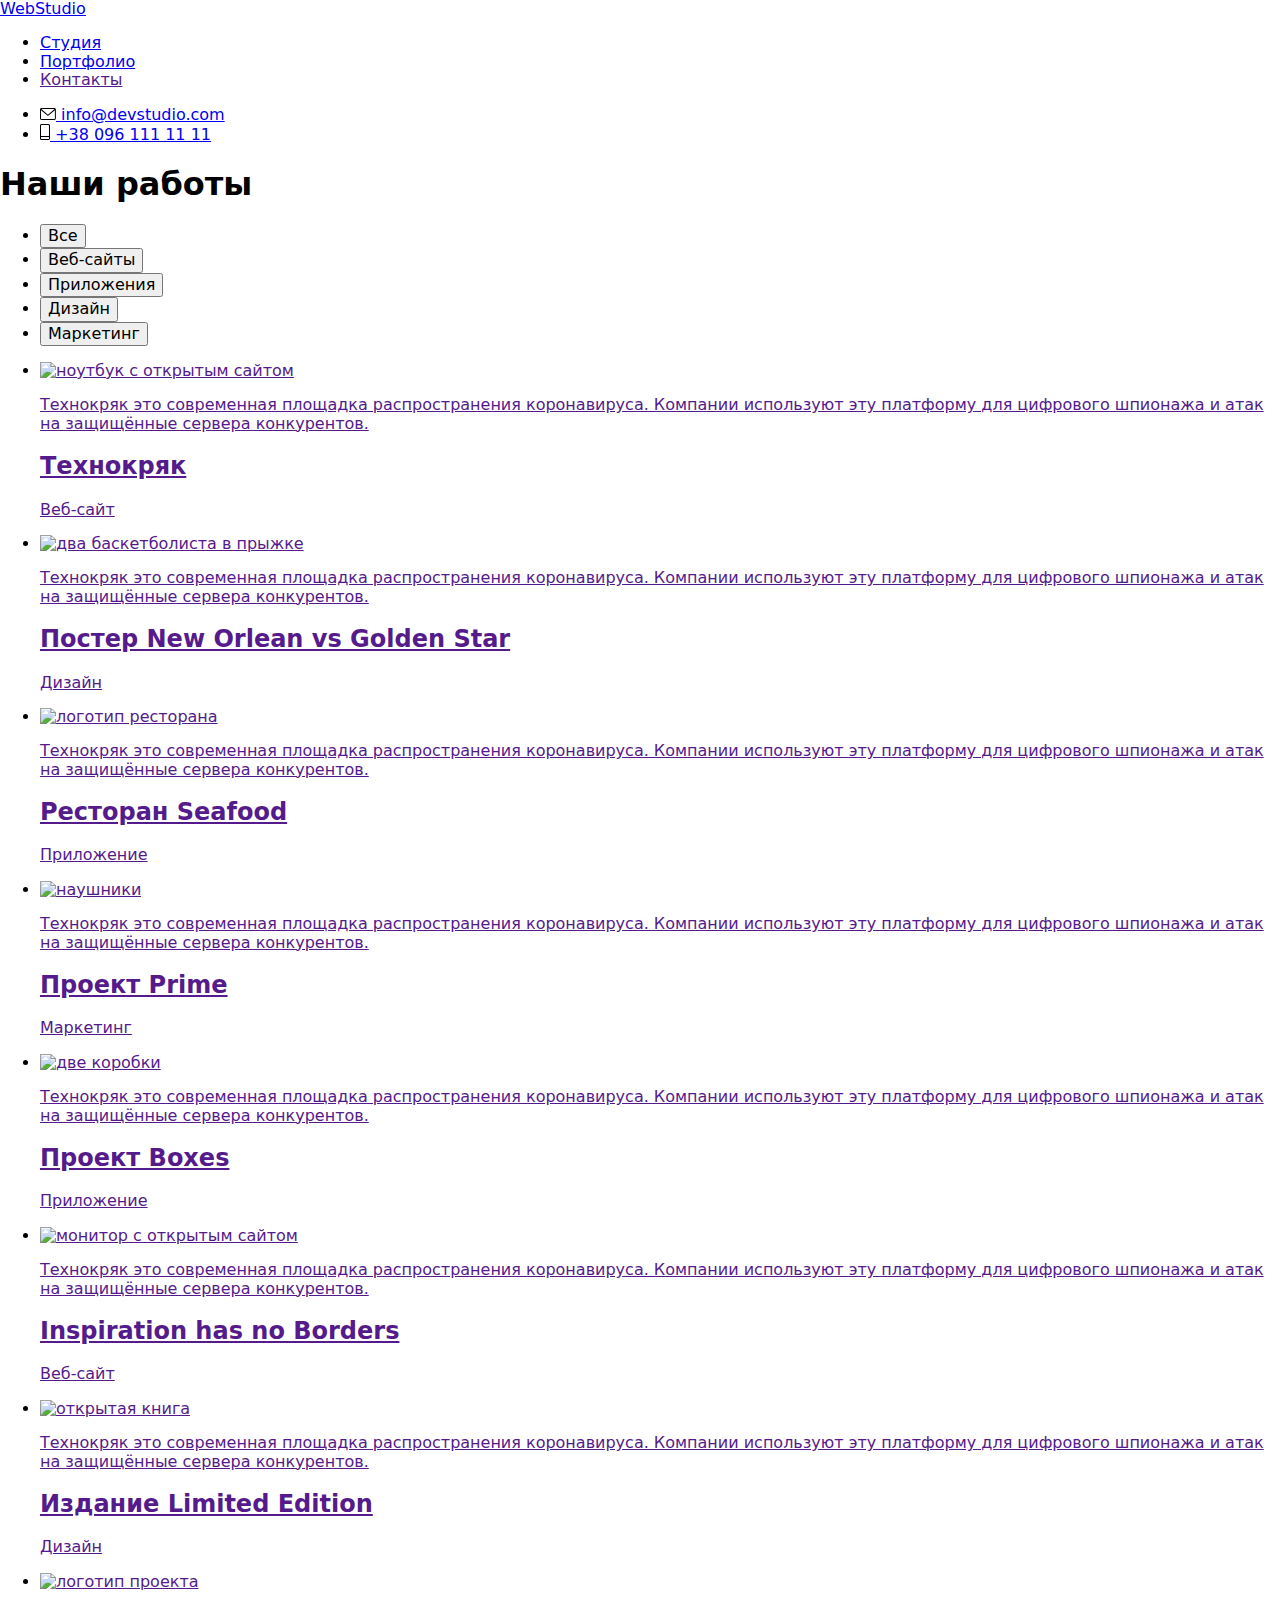
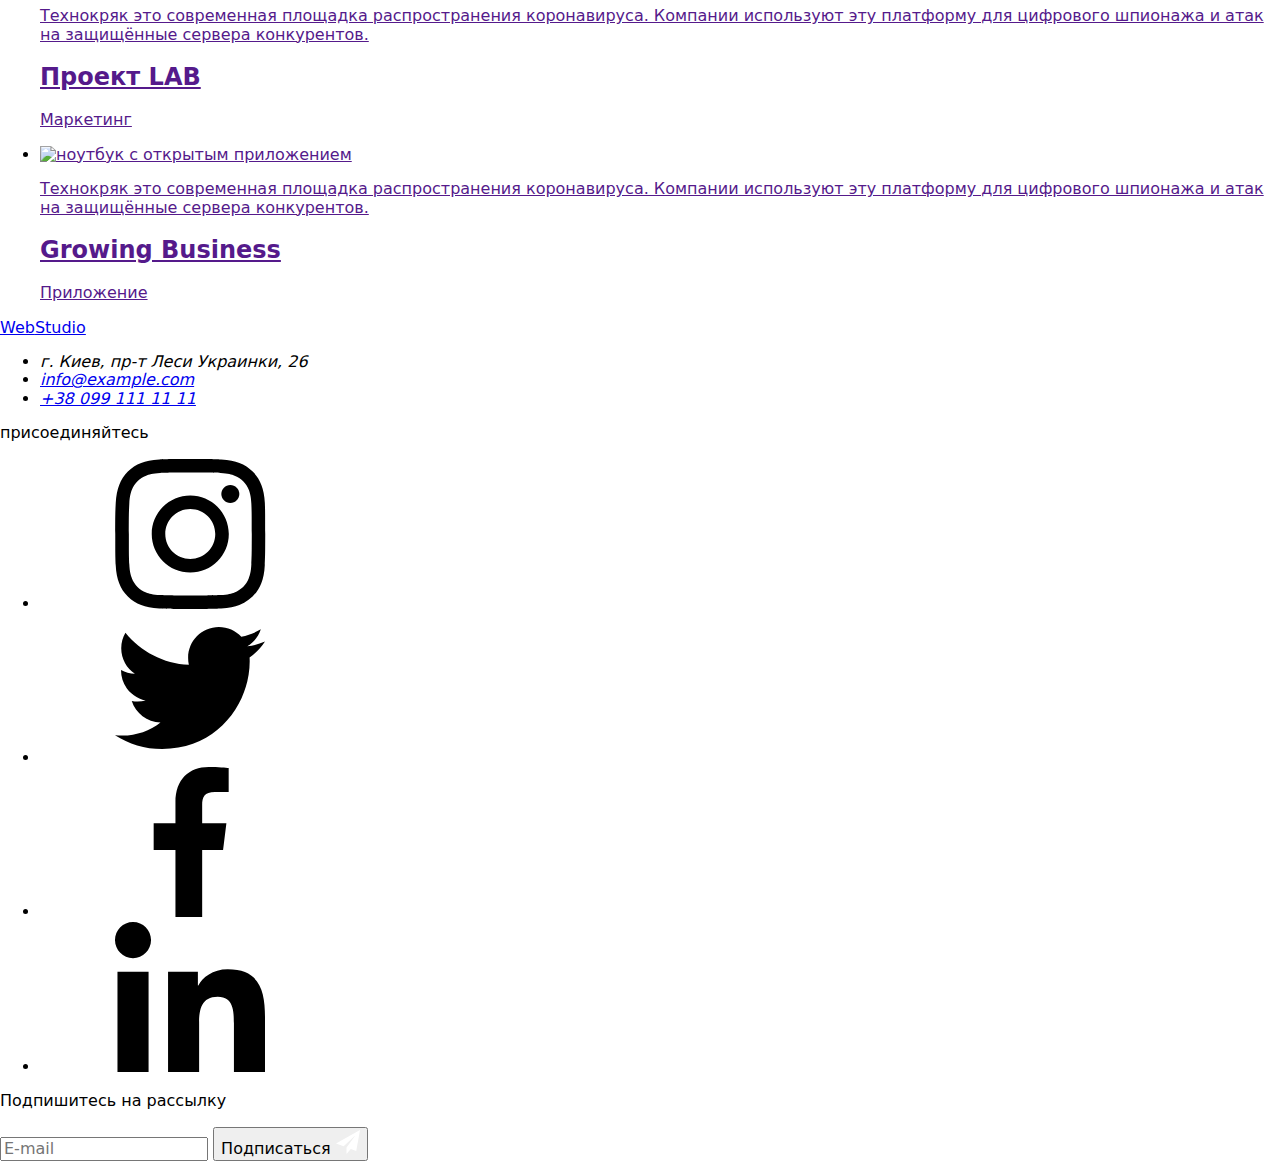
==== commit 56eca7ef: "0.9" ====
--- a/portfolio.html
+++ b/portfolio.html
@@ -11,7 +11,7 @@
     <link
         href="https://fonts.googleapis.com/css2?family=Raleway:wght@700&family=Roboto:wght@400;500;700;900&display=swap"
         rel="stylesheet">
-    <link rel="stylesheet" href="./css/styles.css">
+    <link rel="stylesheet" href="./dist/css/main.min.css">
     <title>Студия</title>
 </head>
 
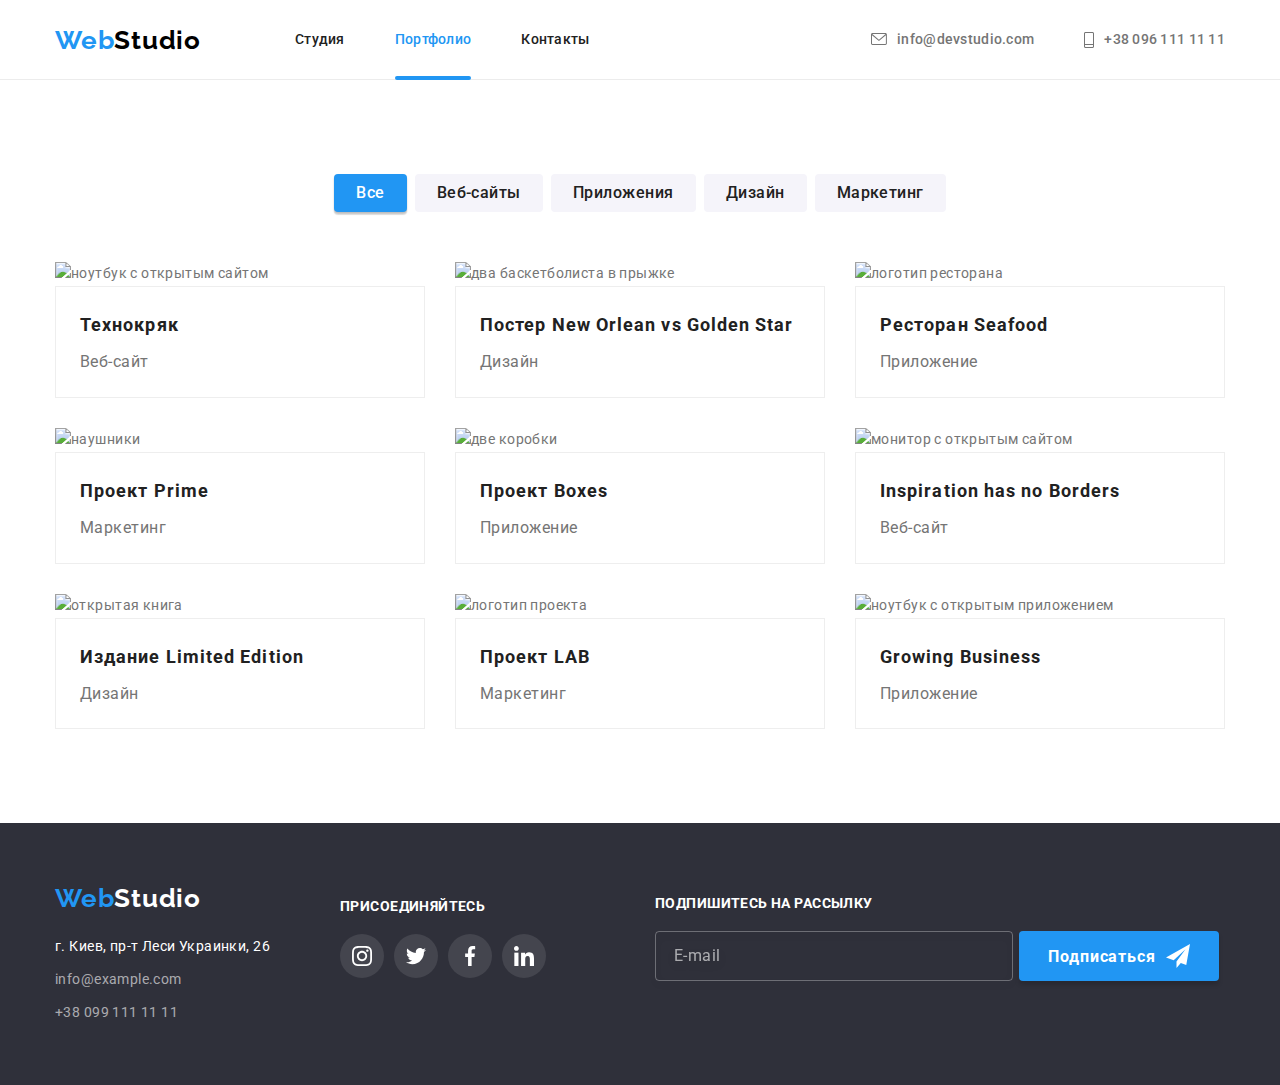
==== commit c654585c: "1.1" ====
--- a/portfolio.html
+++ b/portfolio.html
@@ -11,7 +11,7 @@
     <link
         href="https://fonts.googleapis.com/css2?family=Raleway:wght@700&family=Roboto:wght@400;500;700;900&display=swap"
         rel="stylesheet">
-    <link rel="stylesheet" href="./dist/css/main.min.css">
+    <link rel="stylesheet" href="./css/main.min.css">
     <title>Студия</title>
 </head>
 
--- a/css/main.min.css
+++ b/css/main.min.css
@@ -0,0 +1,2 @@
+a{text-decoration:none;color:inherit}.list{list-style:none;margin:0;padding:0}h1,h2,h3,p{margin:0}html{-webkit-box-sizing:border-box;box-sizing:border-box}*,*::after,*::before{-webkit-box-sizing:inherit;box-sizing:inherit}img{display:block;max-width:100%;height:auto}body{font-family:Roboto,sans-serif;color:#757575;font-size:14px;line-height:1.71;letter-spacing:0.03em}.grid{display:-webkit-box;display:-ms-flexbox;display:flex;-ms-flex-wrap:wrap;flex-wrap:wrap;margin-left:-30px;margin-top:-30px}.grid__items{-ms-flex-preferred-size:calc((100% - 30px * var(--grid-item)) / var(--grid-item));flex-basis:calc((100% - 30px * var(--grid-item)) / var(--grid-item));margin-left:30px;margin-top:30px}.container{width:1200px;margin-left:auto;margin-right:auto;padding-left:15px;padding-right:15px}.section{padding-bottom:94px;padding-top:94px}.visually-hidden{position:absolute !important;clip:rect(1px 1px 1px 1px);clip:rect(1px, 1px, 1px, 1px);padding:0 !important;border:0 !important;height:1px !important;width:1px !important;overflow:hidden}.logo{font-family:Raleway,sans-serif;font-weight:700;font-size:26px;line-height:1.19;letter-spacing:0.03em;color:#2196f3;padding-top:25px;padding-bottom:24px}.logo__text--black{color:#000}.logo__text--white{color:#fff}.button{margin-left:auto;margin-right:auto;-webkit-box-align:center;-ms-flex-align:center;align-items:center;display:-webkit-box;display:-ms-flexbox;display:flex;-webkit-box-pack:center;-ms-flex-pack:center;justify-content:center;width:200px;height:50px;color:#fff;background-color:#2196f3;cursor:pointer;font-weight:700;font-size:16px;line-height:1.87;text-align:center;letter-spacing:0.06em;border-radius:4px;-webkit-box-shadow:0px 4px 4px rgba(0,0,0,0.15);box-shadow:0px 4px 4px rgba(0,0,0,0.15);border:0px}.button:focus,.button:hover{background-color:#188ce8}.button2{background-color:#f5f4fa;color:#212121;cursor:pointer;font-weight:500;font-size:16px;line-height:1.62;text-align:center;letter-spacing:0.03em;padding:6px 22px;border:0px;border-radius:4px}.button2:focus,.button2:hover{background-color:#2196f3;color:#fff;-webkit-box-shadow:0px 3px 1px rgba(0,0,0,0.1),0px 1px 2px rgba(0,0,0,0.08),0px 2px 2px rgba(0,0,0,0.12);box-shadow:0px 3px 1px rgba(0,0,0,0.1),0px 1px 2px rgba(0,0,0,0.08),0px 2px 2px rgba(0,0,0,0.12)}.current-button2{background-color:#2196f3;color:#fff;-webkit-box-shadow:0px 3px 1px rgba(0,0,0,0.1),0px 1px 2px rgba(0,0,0,0.08),0px 2px 2px rgba(0,0,0,0.12);box-shadow:0px 3px 1px rgba(0,0,0,0.1),0px 1px 2px rgba(0,0,0,0.08),0px 2px 2px rgba(0,0,0,0.12)}.portfolio__list{display:-webkit-box;display:-ms-flexbox;display:flex;-webkit-box-pack:center;-ms-flex-pack:center;justify-content:center;margin-bottom:50px}.portfolio__item:not(:last-child){margin-right:8px}.social-list{display:-webkit-box;display:-ms-flexbox;display:flex;-webkit-box-pack:center;-ms-flex-pack:center;justify-content:center;margin-top:16px}.social-list__item{width:44px;height:44px}.social-list__item:not(:last-child){margin-right:10px}.social-list__link{width:100%;height:100%;display:-webkit-box;display:-ms-flexbox;display:flex;-webkit-box-align:center;-ms-flex-align:center;align-items:center;-webkit-box-pack:center;-ms-flex-pack:center;justify-content:center;border-radius:50%;fill:#afb1b8}.social-list__link:hover,.social-list__link:focus{background-color:#2196f3;fill:#fff}.social-list__icon{width:20px;height:20px}.backdrop{position:fixed;top:0;height:100%;left:0;right:0;background-color:rgba(0,0,0,0.2);-webkit-transform:scale(1) rotate(0deg);transform:scale(1) rotate(0deg);opacity:1;-webkit-transition-property:opacity, visibility, -webkit-transform;transition-property:opacity, visibility, -webkit-transform;transition-property:opacity, visibility, transform;transition-property:opacity, visibility, transform, -webkit-transform;-webkit-transition-delay:250ms,250ms,250ms;transition-delay:250ms,250ms,250ms;-webkit-transition-duration:250ms, 250ms, 0;transition-duration:250ms, 250ms, 0}.backdrop.is-hidden{opacity:0;pointer-events:none;visibility:hidden;-webkit-transform:scale(0) rotate(180deg);transform:scale(0) rotate(180deg)}.modal{position:absolute;width:528px;height:581px;left:50%;top:50%;-webkit-transform:translate(-50%, -50%);transform:translate(-50%, -50%);background-color:#fff;border-radius:4px;-webkit-box-shadow:0px 1px 3px rgba(0,0,0,0.12),0px 1px 1px rgba(0,0,0,0.14),0px 2px 1px rgba(0,0,0,0.2);box-shadow:0px 1px 3px rgba(0,0,0,0.12),0px 1px 1px rgba(0,0,0,0.14),0px 2px 1px rgba(0,0,0,0.2);padding-top:40px;padding-left:40px;padding-right:40px}.modal__off{position:absolute;right:8px;top:8px;width:30px;height:30px;display:-webkit-box;display:-ms-flexbox;display:flex;-webkit-box-align:center;-ms-flex-align:center;align-items:center;-webkit-box-pack:center;-ms-flex-pack:center;justify-content:center;border-radius:50%;cursor:pointer;background:#fff;border:1px solid rgba(0,0,0,0.1);color:#000;-webkit-transition-property:color, -webkit-box-shadow;transition-property:color, -webkit-box-shadow;transition-property:box-shadow, color;transition-property:box-shadow, color, -webkit-box-shadow}.modal__off:hover,.modal__off:focus{-webkit-box-shadow:0px 1px 3px rgba(0,0,0,0.12),0px 1px 1px rgba(0,0,0,0.14),0px 2px 1px rgba(0,0,0,0.2);box-shadow:0px 1px 3px rgba(0,0,0,0.12),0px 1px 1px rgba(0,0,0,0.14),0px 2px 1px rgba(0,0,0,0.2);color:#2196f3}.modal__icon-off{position:relative;top:1px;fill:currentColor}.modal__text{margin-bottom:12px;font-weight:700;font-size:20px;line-height:1.15;text-align:center;letter-spacing:0.03em;color:#212121}.modal__label{display:block;position:relative;cursor:pointer}.modal__label:not(:first-child){margin-top:10px}.modal__label:focus-within .modal__input{border-color:#2196f3}.modal__label:focus-within .modal__input-icon{fill:#2196f3}.modal__label-text{margin-bottom:4px;display:block;font-size:12px;line-height:1.16;letter-spacing:0.01em;color:#757575}.modal__input-icon{-webkit-transition-property:fill;transition-property:fill;position:absolute;left:12px;bottom:calc(40px / 2);-webkit-transform:translateY(50%);transform:translateY(50%);fill:#212121}.modal__input{cursor:pointer;-webkit-transition-property:border-color;transition-property:border-color;outline:none;width:448px;height:40px;border:1px solid rgba(33,33,33,0.2);border-radius:4px;padding-left:42px}.modal__user-comment{width:448px;height:120px;border:1px solid rgba(33,33,33,0.2);border-radius:4px;padding:12px 16px;resize:none}.modal__user-comment::-webkit-input-placeholder{font-size:14px;line-height:1.14;letter-spacing:0.01em;color:rgba(117,117,117,0.5)}.modal__user-comment:-ms-input-placeholder{font-size:14px;line-height:1.14;letter-spacing:0.01em;color:rgba(117,117,117,0.5)}.modal__user-comment::-ms-input-placeholder{font-size:14px;line-height:1.14;letter-spacing:0.01em;color:rgba(117,117,117,0.5)}.modal__user-comment::placeholder{font-size:14px;line-height:1.14;letter-spacing:0.01em;color:rgba(117,117,117,0.5)}.checkbox__text{margin-left:24px}.checkbox__link{color:#2196f3;text-decoration:underline}.checkbox{display:-webkit-box;display:-ms-flexbox;display:flex;-webkit-box-align:center;-ms-flex-align:center;align-items:center;-webkit-box-pack:center;-ms-flex-pack:center;justify-content:center;margin-top:15px}.checkbox__label{position:relative;display:inline-block;text-align:center;cursor:pointer}.checkbox__input{width:16px;height:16px;position:absolute;left:0;top:50%;-webkit-transform:translateY(-50%);transform:translateY(-50%);-webkit-appearance:none;-moz-appearance:none;appearance:none}.checkbox__input:checked ~ .checkbox__icon{content:'';width:16px;height:15px;background-image:url(../images/check2.svg)}.checkbox__icon{content:'';position:absolute;left:0;top:50%;-webkit-transform:translateY(-50%);transform:translateY(-50%);width:16px;height:15px;background-image:url(../images/check1.svg);fill:currentColor}.modal__button{margin-top:30px}.nav__link{display:-webkit-box;display:-ms-flexbox;display:flex;-webkit-box-align:center;-ms-flex-align:center;align-items:center;-webkit-box-orient:vertical;-webkit-box-direction:normal;-ms-flex-direction:column;flex-direction:column;padding-top:32px;padding-bottom:32px;color:#212121}.nav__link:hover,.nav__link:focus{color:#2196f3}.nav__link--current{position:relative;color:#2196f3}.nav__link--current::after{position:absolute;left:0;bottom:-1px;content:'';display:block;width:100%;height:4px;background-color:#2196f3;border-radius:2px}.contacts__link{display:-webkit-box;display:-ms-flexbox;display:flex;-webkit-box-align:center;-ms-flex-align:center;align-items:center;padding-top:32px;padding-bottom:32px;color:#757575}.contacts__link:hover,.contacts__link:focus{fill:#2196f3;color:#2196f3}.nav__link,.contacts__link{font-weight:500;font-size:14px;line-height:1.14;letter-spacing:0.02em}.header{border-bottom:1px solid #ececec;height:80px;display:-webkit-box;display:-ms-flexbox;display:flex;-webkit-box-align:center;-ms-flex-align:center;align-items:center;max-width:1600px;margin-right:auto;margin-left:auto}.header__container{-webkit-box-align:center;-ms-flex-align:center;align-items:center;display:-webkit-box;display:-ms-flexbox;display:flex}.contacts__item:not(:last-child){margin-right:50px}.nav__item:not(:last-child){margin-right:50px}.nav__list{margin-left:94px;display:-webkit-box;display:-ms-flexbox;display:flex}.contacts{margin-left:auto}.contacts{display:-webkit-box;display:-ms-flexbox;display:flex}.contacts__icon{fill:currentColor;margin-right:10px}.footer{background-color:#2f303a;padding-top:60px;padding-bottom:60px}.address__town{color:#fff}.address__link{color:rgba(255,255,255,0.6)}.address__link:focus,.address__link:hover{color:#2196f3}.address{margin-top:20px}.address__link,.address__town{font-size:14px;line-height:1.71;letter-spacing:0.03em;font-family:Roboto;font-style:normal;display:block}.address__list{display:-webkit-inline-box;display:-ms-inline-flexbox;display:inline-flex;-webkit-box-orient:vertical;-webkit-box-direction:normal;-ms-flex-direction:column;flex-direction:column}.address__item{margin-top:9px}.footer__text{font-weight:700;font-size:14px;line-height:1.145;letter-spacing:0.03em;text-transform:uppercase;color:#fff;margin-bottom:20px}.social-list__link{background-color:rgba(255,255,255,0.1)}.social-list__icon--footer{fill:#fff}.footer__container-social{margin-left:70px;padding-top:15px}.footer .container{display:-webkit-box;display:-ms-flexbox;display:flex}.footer__container-links{display:-webkit-box;display:-ms-flexbox;display:flex}.footer__container-form{-ms-flex-preferred-size:calc((100% - 30px) / 2);flex-basis:calc((100% - 30px) / 2);margin-left:auto;padding-top:12px}.footer__form-text{font-weight:700;font-size:14px;line-height:1.145;letter-spacing:0.03em;text-transform:uppercase;color:#fff}.user-mail-label{font-size:16px;line-height:1.25px;letter-spacing:0.03em;color:rgba(255,255,255,0.6)}.footer__input{cursor:pointer;background-color:transparent;border-width:0;color:rgba(255,255,255,0.6);font-size:16px;line-height:1.25;letter-spacing:0.03em}.footer__input::-webkit-input-placeholder{color:rgba(255,255,255,0.6);font-size:16px;line-height:1.25;letter-spacing:0.03em}.footer__input:-ms-input-placeholder{color:rgba(255,255,255,0.6);font-size:16px;line-height:1.25;letter-spacing:0.03em}.footer__input::-ms-input-placeholder{color:rgba(255,255,255,0.6);font-size:16px;line-height:1.25;letter-spacing:0.03em}.footer__input::placeholder{color:rgba(255,255,255,0.6);font-size:16px;line-height:1.25;letter-spacing:0.03em}.footer__label{cursor:pointer;display:-webkit-inline-box;display:-ms-inline-flexbox;display:inline-flex;-webkit-box-align:center;-ms-flex-align:center;align-items:center;width:358px;height:50px;border:1px solid rgba(255,255,255,0.3);-webkit-filter:drop-shadow(0px 4px 4px rgba(0,0,0,0.15));filter:drop-shadow(0px 4px 4px rgba(0,0,0,0.15));border-radius:4px;padding-left:16px}.footer__form{display:-webkit-box;display:-ms-flexbox;display:flex;-webkit-box-align:center;-ms-flex-align:center;align-items:center;-webkit-box-pack:justify;-ms-flex-pack:justify;justify-content:space-between;margin-top:20px}.footer__icon{margin-left:10px}.footer .footer__button{margin-right:0}.hero{background-image:-webkit-gradient(linear, left top, left bottom, from(rgba(47,48,58,0.4)), to(rgba(47,48,58,0.4))),url(../images/hero.jpg);background-image:linear-gradient(rgba(47,48,58,0.4), rgba(47,48,58,0.4)),url(../images/hero.jpg);max-width:1600px;padding-top:200px;padding-bottom:200px;margin-left:auto;margin-right:auto}.hero__title{color:#fff;font-weight:900;font-size:44px;line-height:1.36;letter-spacing:0.06em;text-transform:uppercase;margin-bottom:30px}.hero__container{width:696px;margin-left:auto;margin-right:auto;text-align:center}.our-features__item{--grid-item: 4}.our-features__container{width:270px;height:120px;background-color:#f5f4fa;display:-webkit-box;display:-ms-flexbox;display:flex;-webkit-box-pack:center;-ms-flex-pack:center;justify-content:center;-webkit-box-align:center;-ms-flex-align:center;align-items:center;margin-bottom:30px}.our-features__subtitle{color:#212121;font-size:14px;line-height:1.14;letter-spacing:0.03em;text-transform:uppercase;margin-bottom:10px}.specialization{padding-top:0}.specialization__title{text-align:center;margin-bottom:50px;color:#212121;font-size:36px;line-height:1.16;letter-spacing:0.03em}.specialization__item{position:relative}.specialization__text{display:-webkit-box;display:-ms-flexbox;display:flex;-webkit-box-align:center;-ms-flex-align:center;align-items:center;-webkit-box-pack:center;-ms-flex-pack:center;justify-content:center;position:absolute;left:0;bottom:0;-webkit-transform:translate(0 100%);transform:translate(0 100%);width:100%;height:70px;background-color:rgba(47,48,58,0.8);font-weight:700;font-size:14px;line-height:1.14;letter-spacing:0.03em;text-transform:uppercase;color:#fff}.team{background-color:#f5f4fa}.team__title{margin-bottom:50px;color:#212121;font-size:36px;line-height:1.16;text-align:center;letter-spacing:0.03em}.team__subtitle{color:#212121;font-weight:500;font-size:16px;line-height:1.18;letter-spacing:0.03em}.team__text{margin-top:10px;font-size:16px;line-height:1.18;letter-spacing:0.03em}.team__item{--grid-item: 4}.team--container{padding-bottom:23px;padding-top:30px;padding-left:20px;padding-right:20px;background-color:#fff;text-align:center;-webkit-box-shadow:0px 1px 3px rgba(0,0,0,0.12),0px 1px 1px rgba(0,0,0,0.14),0px 2px 1px rgba(0,0,0,0.2);box-shadow:0px 1px 3px rgba(0,0,0,0.12),0px 1px 1px rgba(0,0,0,0.14),0px 2px 1px rgba(0,0,0,0.2);border-radius:0px 0px 4px 4px}.regular-customers__title{font-weight:700;font-size:36px;line-height:42px;text-align:center;letter-spacing:0.03em;color:#212121;margin-bottom:50px}.regular-customers__item{--grid-item: 6;height:90px}.regular-customers__link{height:100%;width:100%;display:-webkit-box;display:-ms-flexbox;display:flex;-webkit-box-align:center;-ms-flex-align:center;align-items:center;-webkit-box-pack:center;-ms-flex-pack:center;justify-content:center;border:1px solid #afb1b8;color:#afb1b8;border-radius:4px}.regular-customers__link:focus,.regular-customers__link:hover{color:#2196f3;border-color:#2196f3}.regular-customers__icon{fill:currentColor}.gallery__subtitle{color:#212121;font-size:18px;line-height:2;letter-spacing:0.06em;padding-bottom:4px}.gallery__text{font-size:16px;line-height:1.87;letter-spacing:0.03em;color:#757575}.gallery__border{border:1px solid #eeeeee;padding:20px 24px}.gallery__overlay{position:absolute;left:0;right:0;top:0;bottom:0;-webkit-transform:translateY(100%);transform:translateY(100%);-webkit-transition-property:-webkit-transform;transition-property:-webkit-transform;transition-property:transform;transition-property:transform, -webkit-transform;padding-left:24px;padding-right:24px;padding-top:63px;font-size:18px;line-height:1.56;letter-spacing:0.03em;color:#fff;background-color:rgba(33,150,243,0.9)}.gallery__overlay-box{position:relative;overflow:hidden}.gallery__link:hover .gallery__overlay,.gallery__link:focus .gallery__overlay{-webkit-transform:translateY(0px);transform:translateY(0px)}.gallery__link:hover,.gallery__link:focus{-webkit-box-shadow:0px 1px 1px rgba(0,0,0,0.12),0px 4px 4px rgba(0,0,0,0.06),1px 4px 6px rgba(0,0,0,0.16);box-shadow:0px 1px 1px rgba(0,0,0,0.12),0px 4px 4px rgba(0,0,0,0.06),1px 4px 6px rgba(0,0,0,0.16);display:block}.nav__link,.contacts__link,.button,.social-list__link,.regular-customers__link,.address__link,.gallery__overlay,.button2,.gallery__link,.modal__off,.backdrop,.footer__button,.modal__input,.modal__input-icon{-webkit-transition-duration:250ms;transition-duration:250ms;-webkit-transition-timing-function:cubic-bezier(0.4, 0, 0.2, 1);transition-timing-function:cubic-bezier(0.4, 0, 0.2, 1)}.nav__link,.contacts__link,.address__link{-webkit-transition-property:color;transition-property:color}.button,.footer .social-list__link,.footer__button{-webkit-transition-property:background-color;transition-property:background-color}.regular-customers__link{-webkit-transition-property:border-color, color;transition-property:border-color, color}.button2{-webkit-transition-property:background-color, color, -webkit-box-shadow;transition-property:background-color, color, -webkit-box-shadow;transition-property:box-shadow, background-color, color;transition-property:box-shadow, background-color, color, -webkit-box-shadow}.gallery__link{-webkit-transition-property:-webkit-box-shadow;transition-property:-webkit-box-shadow;transition-property:box-shadow;transition-property:box-shadow, -webkit-box-shadow}.team .social-list__link{-webkit-transition-property:background-color, fill;transition-property:background-color, fill}
+/*# sourceMappingURL=main.min.css.map */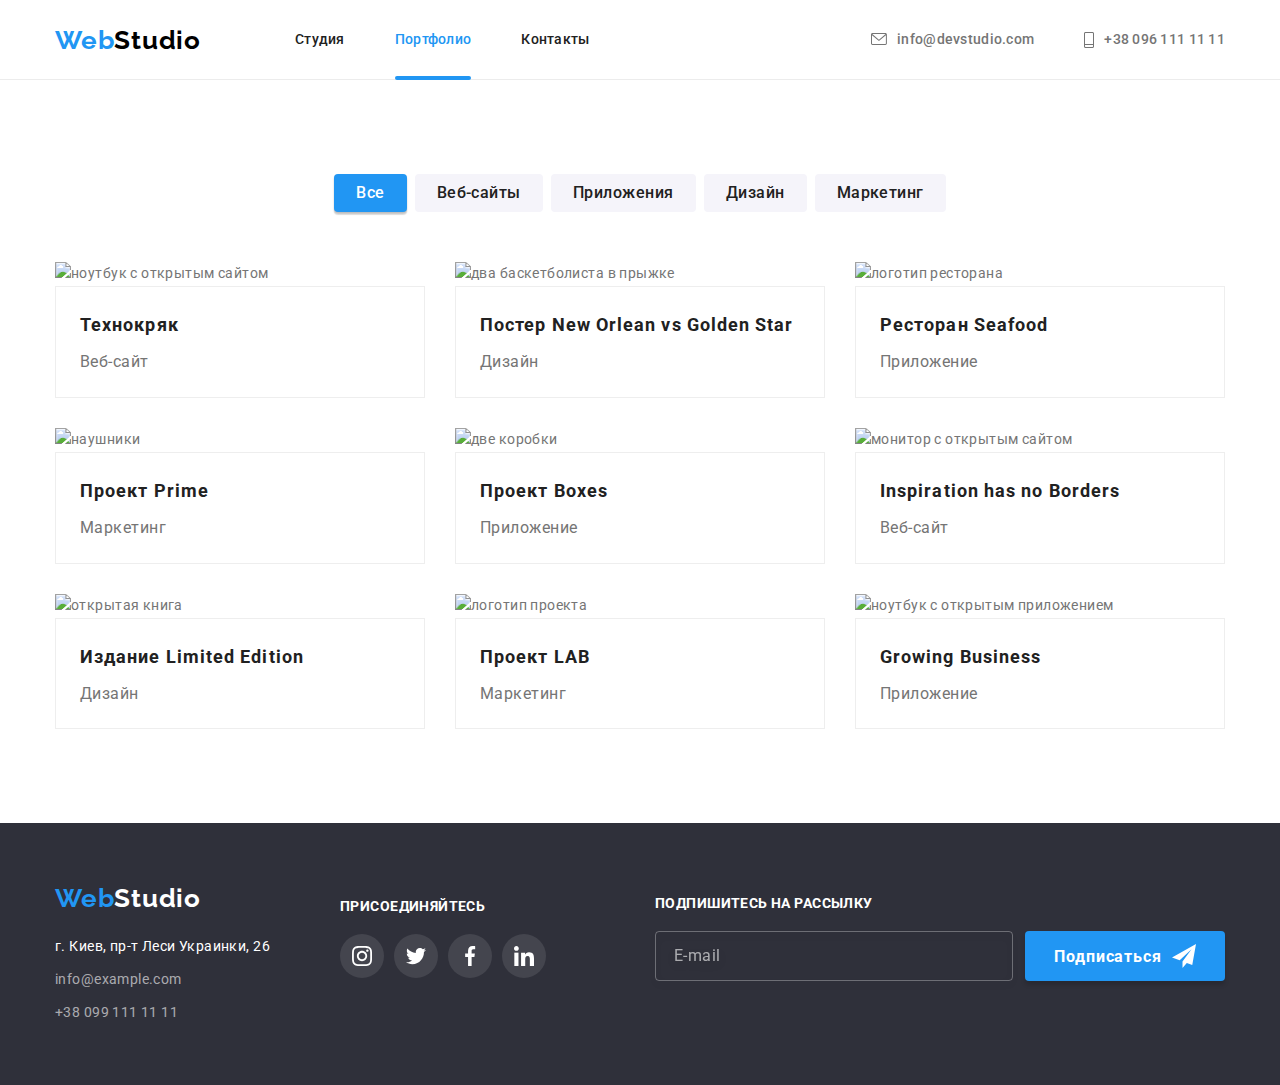
==== commit 56709c7d: "fix" ====
--- a/portfolio.html
+++ b/portfolio.html
@@ -258,7 +258,7 @@
                         <input required class="footer__input" placeholder="E-mail" type="email" name="user-mail-footer"
                             id="user-mail">
                     </label>
-                    <button type="submit" class="button">Подписаться
+                    <button type="submit" class="button footer__button">Подписаться
                         <svg class="footer__icon" width="24" height="24">
                             <use href="./images/icons.svg#icon-send"></use>
                         </svg>
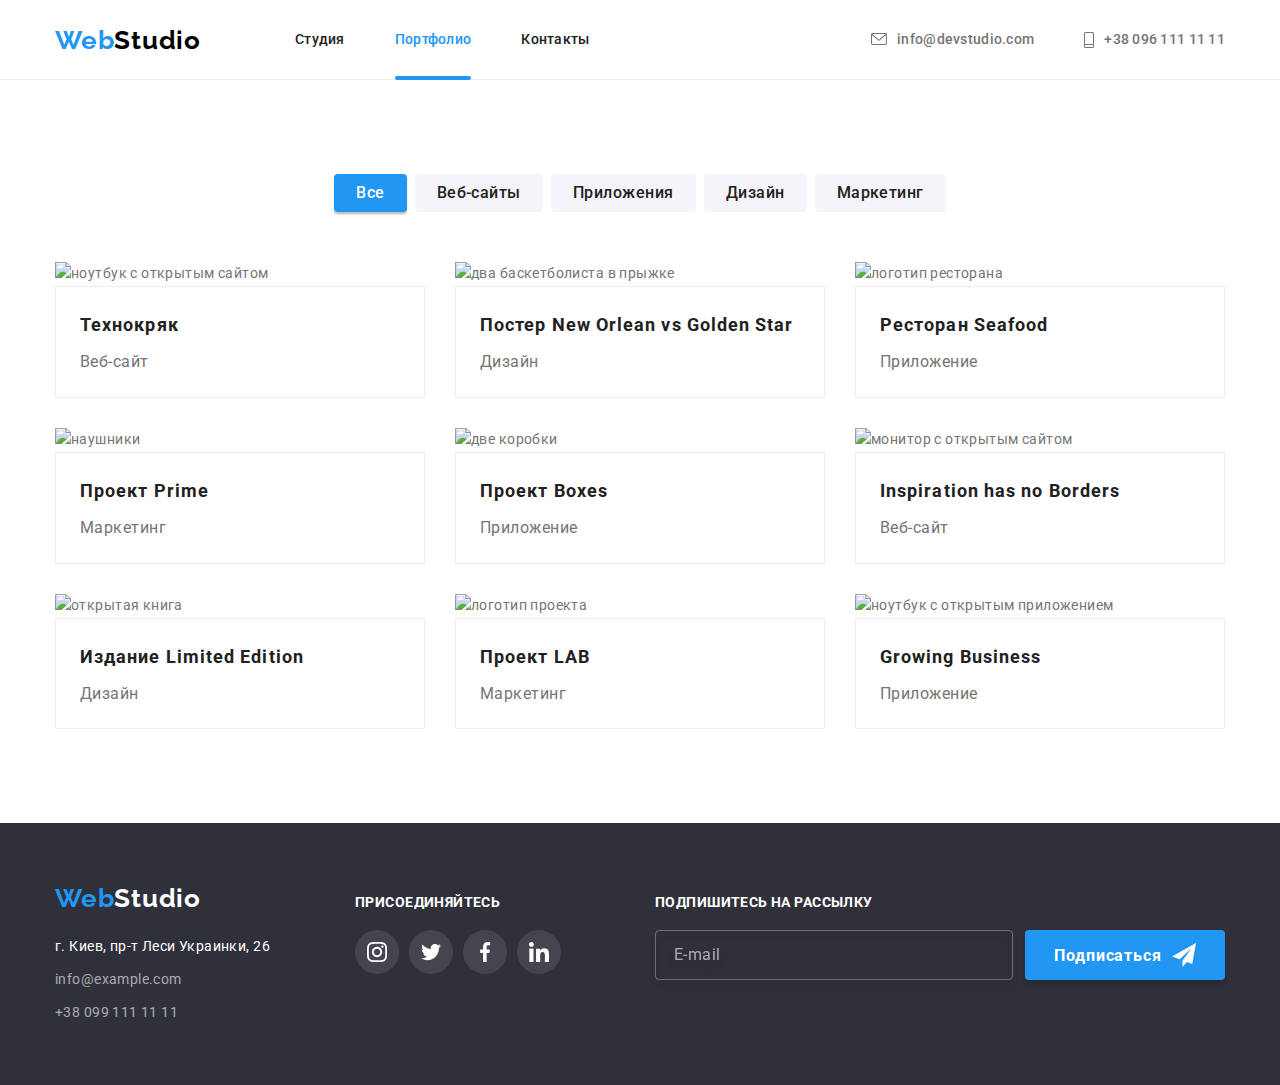
==== commit 2bf576ac: "fix2" ====
--- a/portfolio.html
+++ b/portfolio.html
@@ -197,60 +197,58 @@
         </section>
     </main>
     <footer class="footer">
-        <div class="container">
-            <div class="footer__container-links">
-                <div>
-                    <a class="logo" href="./index.html">Web<span class="logo__text--white">Studio</span></a>
-                    <address class="address">
-                        <ul class="list address__list">
-                            <li class="address__town">г. Киев, пр-т Леси Украинки, 26</li>
-                            <li class="address__item"><a class="address__link"
-                                    href="mailtoinfo@example.com">info@example.com</a>
-                            </li>
-                            <li class="address__item"><a class="address__link" href="tel+380991111111">+38 099 111 11
-                                    11</a>
-                            </li>
-                        </ul>
-                    </address>
-                </div>
-                <div class="footer__container-social">
-                    <p class="footer__text">присоединяйтесь</p>
-                    <ul class="social-list list">
-                        <li class="social-list__item">
-                            <a target="_blank" rel="noreferrer noopener" class="social-list__link" href=""
-                                aria-label="инстаграмм">
-                                <svg class="social-list__icon social-list__icon--footer">
-                                    <use href="./images/icons.svg#icon-instagram-2"></use>
-                                </svg>
-                            </a>
+        <div class="container footer__box">
+            <div class="footer__container-address">
+                <a class="logo" href="./index.html">Web<span class="logo__text--white">Studio</span></a>
+                <address class="address">
+                    <ul class="list address__list">
+                        <li class="address__town">г. Киев, пр-т Леси Украинки, 26</li>
+                        <li class="address__item"><a class="address__link"
+                                href="mailtoinfo@example.com">info@example.com</a>
                         </li>
-                        <li class="social-list__item">
-                            <a target="_blank" rel="noreferrer noopener" class="social-list__link" href=""
-                                aria-label="твиттер">
-                                <svg class="social-list__icon social-list__icon--footer">
-                                    <use href="./images/icons.svg#icon-twitter-1"></use>
-                                </svg>
-                            </a>
-                        </li>
-                        <li class="social-list__item">
-                            <a target="_blank" rel="noreferrer noopener" class="social-list__link" href=""
-                                aria-label="фейсбук">
-                                <svg class="social-list__icon social-list__icon--footer">
-                                    <use href="./images/icons.svg#icon-facebook-1"></use>
-                                </svg>
-                            </a>
-                        </li>
-                        <li class="social-list__item">
-                            <a target="_blank" rel="noreferrer noopener" class="social-list__link" href=""
-                                aria-label="линкедин">
-                                <svg class="social-list__icon social-list__icon--footer">
-                                    <use href="./images/icons.svg#icon-linkedin-1"></use>
-                                </svg>
-                            </a>
+                        <li class="address__item"><a class="address__link" href="tel+380991111111">+38 099 111 11
+                                11</a>
                         </li>
                     </ul>
-                </div>
-            </div>
+                </address>
+            </div>
+            <div class="footer__container-social">
+                <p class="footer__text">присоединяйтесь</p>
+                <ul class="social-list list social-list--footer">
+                    <li class="social-list__item">
+                        <a target="_blank" rel="noreferrer noopener" class="social-list__link" href=""
+                            aria-label="инстаграмм">
+                            <svg class="social-list__icon social-list__icon--footer">
+                                <use href="./images/icons.svg#icon-instagram-2"></use>
+                            </svg>
+                        </a>
+                    </li>
+                    <li class="social-list__item">
+                        <a target="_blank" rel="noreferrer noopener" class="social-list__link" href="" aria-label="твиттер">
+                            <svg class="social-list__icon social-list__icon--footer">
+                                <use href="./images/icons.svg#icon-twitter-1"></use>
+                            </svg>
+                        </a>
+                    </li>
+                    <li class="social-list__item">
+                        <a target="_blank" rel="noreferrer noopener" class="social-list__link" href="" aria-label="фейсбук">
+                            <svg class="social-list__icon social-list__icon--footer">
+                                <use href="./images/icons.svg#icon-facebook-1"></use>
+                            </svg>
+                        </a>
+                    </li>
+                    <li class="social-list__item">
+                        <a target="_blank" rel="noreferrer noopener" class="social-list__link" href=""
+                            aria-label="линкедин">
+                            <svg class="social-list__icon social-list__icon--footer">
+                                <use href="./images/icons.svg#icon-linkedin-1"></use>
+                            </svg>
+                        </a>
+                    </li>
+                </ul>
+            </div>
+    
+    
             <div class="footer__container-form">
                 <p class="footer__form-text">Подпишитесь на рассылку</p>
                 <form class="footer__form">
@@ -266,7 +264,8 @@
                 </form>
             </div>
         </div>
-
+        <!-- </div> -->
+    
     </footer>
 
 </body>
--- a/css/main.min.css
+++ b/css/main.min.css
@@ -1,2 +1,2 @@
-a{text-decoration:none;color:inherit}.list{list-style:none;margin:0;padding:0}h1,h2,h3,p{margin:0}html{-webkit-box-sizing:border-box;box-sizing:border-box}*,*::after,*::before{-webkit-box-sizing:inherit;box-sizing:inherit}img{display:block;max-width:100%;height:auto}body{font-family:Roboto,sans-serif;color:#757575;font-size:14px;line-height:1.71;letter-spacing:0.03em}.grid{display:-webkit-box;display:-ms-flexbox;display:flex;-ms-flex-wrap:wrap;flex-wrap:wrap;margin-left:-30px;margin-top:-30px}.grid__items{-ms-flex-preferred-size:calc((100% - 30px * var(--grid-item)) / var(--grid-item));flex-basis:calc((100% - 30px * var(--grid-item)) / var(--grid-item));margin-left:30px;margin-top:30px}.container{width:1200px;margin-left:auto;margin-right:auto;padding-left:15px;padding-right:15px}.section{padding-bottom:94px;padding-top:94px}.visually-hidden{position:absolute !important;clip:rect(1px 1px 1px 1px);clip:rect(1px, 1px, 1px, 1px);padding:0 !important;border:0 !important;height:1px !important;width:1px !important;overflow:hidden}.logo{font-family:Raleway,sans-serif;font-weight:700;font-size:26px;line-height:1.19;letter-spacing:0.03em;color:#2196f3;padding-top:25px;padding-bottom:24px}.logo__text--black{color:#000}.logo__text--white{color:#fff}.button{margin-left:auto;margin-right:auto;-webkit-box-align:center;-ms-flex-align:center;align-items:center;display:-webkit-box;display:-ms-flexbox;display:flex;-webkit-box-pack:center;-ms-flex-pack:center;justify-content:center;width:200px;height:50px;color:#fff;background-color:#2196f3;cursor:pointer;font-weight:700;font-size:16px;line-height:1.87;text-align:center;letter-spacing:0.06em;border-radius:4px;-webkit-box-shadow:0px 4px 4px rgba(0,0,0,0.15);box-shadow:0px 4px 4px rgba(0,0,0,0.15);border:0px}.button:focus,.button:hover{background-color:#188ce8}.button2{background-color:#f5f4fa;color:#212121;cursor:pointer;font-weight:500;font-size:16px;line-height:1.62;text-align:center;letter-spacing:0.03em;padding:6px 22px;border:0px;border-radius:4px}.button2:focus,.button2:hover{background-color:#2196f3;color:#fff;-webkit-box-shadow:0px 3px 1px rgba(0,0,0,0.1),0px 1px 2px rgba(0,0,0,0.08),0px 2px 2px rgba(0,0,0,0.12);box-shadow:0px 3px 1px rgba(0,0,0,0.1),0px 1px 2px rgba(0,0,0,0.08),0px 2px 2px rgba(0,0,0,0.12)}.current-button2{background-color:#2196f3;color:#fff;-webkit-box-shadow:0px 3px 1px rgba(0,0,0,0.1),0px 1px 2px rgba(0,0,0,0.08),0px 2px 2px rgba(0,0,0,0.12);box-shadow:0px 3px 1px rgba(0,0,0,0.1),0px 1px 2px rgba(0,0,0,0.08),0px 2px 2px rgba(0,0,0,0.12)}.portfolio__list{display:-webkit-box;display:-ms-flexbox;display:flex;-webkit-box-pack:center;-ms-flex-pack:center;justify-content:center;margin-bottom:50px}.portfolio__item:not(:last-child){margin-right:8px}.social-list{display:-webkit-box;display:-ms-flexbox;display:flex;-webkit-box-pack:center;-ms-flex-pack:center;justify-content:center;margin-top:16px}.social-list__item{width:44px;height:44px}.social-list__item:not(:last-child){margin-right:10px}.social-list__link{width:100%;height:100%;display:-webkit-box;display:-ms-flexbox;display:flex;-webkit-box-align:center;-ms-flex-align:center;align-items:center;-webkit-box-pack:center;-ms-flex-pack:center;justify-content:center;border-radius:50%;fill:#afb1b8}.social-list__link:hover,.social-list__link:focus{background-color:#2196f3;fill:#fff}.social-list__icon{width:20px;height:20px}.backdrop{position:fixed;top:0;height:100%;left:0;right:0;background-color:rgba(0,0,0,0.2);-webkit-transform:scale(1) rotate(0deg);transform:scale(1) rotate(0deg);opacity:1;-webkit-transition-property:opacity, visibility, -webkit-transform;transition-property:opacity, visibility, -webkit-transform;transition-property:opacity, visibility, transform;transition-property:opacity, visibility, transform, -webkit-transform;-webkit-transition-delay:250ms,250ms,250ms;transition-delay:250ms,250ms,250ms;-webkit-transition-duration:250ms, 250ms, 0;transition-duration:250ms, 250ms, 0}.backdrop.is-hidden{opacity:0;pointer-events:none;visibility:hidden;-webkit-transform:scale(0) rotate(180deg);transform:scale(0) rotate(180deg)}.modal{position:absolute;width:528px;height:581px;left:50%;top:50%;-webkit-transform:translate(-50%, -50%);transform:translate(-50%, -50%);background-color:#fff;border-radius:4px;-webkit-box-shadow:0px 1px 3px rgba(0,0,0,0.12),0px 1px 1px rgba(0,0,0,0.14),0px 2px 1px rgba(0,0,0,0.2);box-shadow:0px 1px 3px rgba(0,0,0,0.12),0px 1px 1px rgba(0,0,0,0.14),0px 2px 1px rgba(0,0,0,0.2);padding-top:40px;padding-left:40px;padding-right:40px}.modal__off{position:absolute;right:8px;top:8px;width:30px;height:30px;display:-webkit-box;display:-ms-flexbox;display:flex;-webkit-box-align:center;-ms-flex-align:center;align-items:center;-webkit-box-pack:center;-ms-flex-pack:center;justify-content:center;border-radius:50%;cursor:pointer;background:#fff;border:1px solid rgba(0,0,0,0.1);color:#000;-webkit-transition-property:color, -webkit-box-shadow;transition-property:color, -webkit-box-shadow;transition-property:box-shadow, color;transition-property:box-shadow, color, -webkit-box-shadow}.modal__off:hover,.modal__off:focus{-webkit-box-shadow:0px 1px 3px rgba(0,0,0,0.12),0px 1px 1px rgba(0,0,0,0.14),0px 2px 1px rgba(0,0,0,0.2);box-shadow:0px 1px 3px rgba(0,0,0,0.12),0px 1px 1px rgba(0,0,0,0.14),0px 2px 1px rgba(0,0,0,0.2);color:#2196f3}.modal__icon-off{position:relative;top:1px;fill:currentColor}.modal__text{margin-bottom:12px;font-weight:700;font-size:20px;line-height:1.15;text-align:center;letter-spacing:0.03em;color:#212121}.modal__label{display:block;position:relative;cursor:pointer}.modal__label:not(:first-child){margin-top:10px}.modal__label:focus-within .modal__input{border-color:#2196f3}.modal__label:focus-within .modal__input-icon{fill:#2196f3}.modal__label-text{margin-bottom:4px;display:block;font-size:12px;line-height:1.16;letter-spacing:0.01em;color:#757575}.modal__input-icon{-webkit-transition-property:fill;transition-property:fill;position:absolute;left:12px;bottom:calc(40px / 2);-webkit-transform:translateY(50%);transform:translateY(50%);fill:#212121}.modal__input{cursor:pointer;-webkit-transition-property:border-color;transition-property:border-color;outline:none;width:448px;height:40px;border:1px solid rgba(33,33,33,0.2);border-radius:4px;padding-left:42px}.modal__user-comment{width:448px;height:120px;border:1px solid rgba(33,33,33,0.2);border-radius:4px;padding:12px 16px;resize:none}.modal__user-comment::-webkit-input-placeholder{font-size:14px;line-height:1.14;letter-spacing:0.01em;color:rgba(117,117,117,0.5)}.modal__user-comment:-ms-input-placeholder{font-size:14px;line-height:1.14;letter-spacing:0.01em;color:rgba(117,117,117,0.5)}.modal__user-comment::-ms-input-placeholder{font-size:14px;line-height:1.14;letter-spacing:0.01em;color:rgba(117,117,117,0.5)}.modal__user-comment::placeholder{font-size:14px;line-height:1.14;letter-spacing:0.01em;color:rgba(117,117,117,0.5)}.checkbox__text{margin-left:24px}.checkbox__link{color:#2196f3;text-decoration:underline}.checkbox{display:-webkit-box;display:-ms-flexbox;display:flex;-webkit-box-align:center;-ms-flex-align:center;align-items:center;-webkit-box-pack:center;-ms-flex-pack:center;justify-content:center;margin-top:15px}.checkbox__label{position:relative;display:inline-block;text-align:center;cursor:pointer}.checkbox__input{width:16px;height:16px;position:absolute;left:0;top:50%;-webkit-transform:translateY(-50%);transform:translateY(-50%);-webkit-appearance:none;-moz-appearance:none;appearance:none}.checkbox__input:checked ~ .checkbox__icon{content:'';width:16px;height:15px;background-image:url(../images/check2.svg)}.checkbox__icon{content:'';position:absolute;left:0;top:50%;-webkit-transform:translateY(-50%);transform:translateY(-50%);width:16px;height:15px;background-image:url(../images/check1.svg);fill:currentColor}.modal__button{margin-top:30px}.nav__link{display:-webkit-box;display:-ms-flexbox;display:flex;-webkit-box-align:center;-ms-flex-align:center;align-items:center;-webkit-box-orient:vertical;-webkit-box-direction:normal;-ms-flex-direction:column;flex-direction:column;padding-top:32px;padding-bottom:32px;color:#212121}.nav__link:hover,.nav__link:focus{color:#2196f3}.nav__link--current{position:relative;color:#2196f3}.nav__link--current::after{position:absolute;left:0;bottom:-1px;content:'';display:block;width:100%;height:4px;background-color:#2196f3;border-radius:2px}.contacts__link{display:-webkit-box;display:-ms-flexbox;display:flex;-webkit-box-align:center;-ms-flex-align:center;align-items:center;padding-top:32px;padding-bottom:32px;color:#757575}.contacts__link:hover,.contacts__link:focus{fill:#2196f3;color:#2196f3}.nav__link,.contacts__link{font-weight:500;font-size:14px;line-height:1.14;letter-spacing:0.02em}.header{border-bottom:1px solid #ececec;height:80px;display:-webkit-box;display:-ms-flexbox;display:flex;-webkit-box-align:center;-ms-flex-align:center;align-items:center;max-width:1600px;margin-right:auto;margin-left:auto}.header__container{-webkit-box-align:center;-ms-flex-align:center;align-items:center;display:-webkit-box;display:-ms-flexbox;display:flex}.contacts__item:not(:last-child){margin-right:50px}.nav__item:not(:last-child){margin-right:50px}.nav__list{margin-left:94px;display:-webkit-box;display:-ms-flexbox;display:flex}.contacts{margin-left:auto}.contacts{display:-webkit-box;display:-ms-flexbox;display:flex}.contacts__icon{fill:currentColor;margin-right:10px}.footer{background-color:#2f303a;padding-top:60px;padding-bottom:60px}.address__town{color:#fff}.address__link{color:rgba(255,255,255,0.6)}.address__link:focus,.address__link:hover{color:#2196f3}.address{margin-top:20px}.address__link,.address__town{font-size:14px;line-height:1.71;letter-spacing:0.03em;font-family:Roboto;font-style:normal;display:block}.address__list{display:-webkit-inline-box;display:-ms-inline-flexbox;display:inline-flex;-webkit-box-orient:vertical;-webkit-box-direction:normal;-ms-flex-direction:column;flex-direction:column}.address__item{margin-top:9px}.footer__text{font-weight:700;font-size:14px;line-height:1.145;letter-spacing:0.03em;text-transform:uppercase;color:#fff;margin-bottom:20px}.social-list__link{background-color:rgba(255,255,255,0.1)}.social-list__icon--footer{fill:#fff}.footer__container-social{margin-left:70px;padding-top:15px}.footer .container{display:-webkit-box;display:-ms-flexbox;display:flex}.footer__container-links{display:-webkit-box;display:-ms-flexbox;display:flex}.footer__container-form{-ms-flex-preferred-size:calc((100% - 30px) / 2);flex-basis:calc((100% - 30px) / 2);margin-left:auto;padding-top:12px}.footer__form-text{font-weight:700;font-size:14px;line-height:1.145;letter-spacing:0.03em;text-transform:uppercase;color:#fff}.user-mail-label{font-size:16px;line-height:1.25px;letter-spacing:0.03em;color:rgba(255,255,255,0.6)}.footer__input{cursor:pointer;background-color:transparent;border-width:0;color:rgba(255,255,255,0.6);font-size:16px;line-height:1.25;letter-spacing:0.03em}.footer__input::-webkit-input-placeholder{color:rgba(255,255,255,0.6);font-size:16px;line-height:1.25;letter-spacing:0.03em}.footer__input:-ms-input-placeholder{color:rgba(255,255,255,0.6);font-size:16px;line-height:1.25;letter-spacing:0.03em}.footer__input::-ms-input-placeholder{color:rgba(255,255,255,0.6);font-size:16px;line-height:1.25;letter-spacing:0.03em}.footer__input::placeholder{color:rgba(255,255,255,0.6);font-size:16px;line-height:1.25;letter-spacing:0.03em}.footer__label{cursor:pointer;display:-webkit-inline-box;display:-ms-inline-flexbox;display:inline-flex;-webkit-box-align:center;-ms-flex-align:center;align-items:center;width:358px;height:50px;border:1px solid rgba(255,255,255,0.3);-webkit-filter:drop-shadow(0px 4px 4px rgba(0,0,0,0.15));filter:drop-shadow(0px 4px 4px rgba(0,0,0,0.15));border-radius:4px;padding-left:16px}.footer__form{display:-webkit-box;display:-ms-flexbox;display:flex;-webkit-box-align:center;-ms-flex-align:center;align-items:center;-webkit-box-pack:justify;-ms-flex-pack:justify;justify-content:space-between;margin-top:20px}.footer__icon{margin-left:10px}.footer .footer__button{margin-right:0}.hero{background-image:-webkit-gradient(linear, left top, left bottom, from(rgba(47,48,58,0.4)), to(rgba(47,48,58,0.4))),url(../images/hero.jpg);background-image:linear-gradient(rgba(47,48,58,0.4), rgba(47,48,58,0.4)),url(../images/hero.jpg);max-width:1600px;padding-top:200px;padding-bottom:200px;margin-left:auto;margin-right:auto}.hero__title{color:#fff;font-weight:900;font-size:44px;line-height:1.36;letter-spacing:0.06em;text-transform:uppercase;margin-bottom:30px}.hero__container{width:696px;margin-left:auto;margin-right:auto;text-align:center}.our-features__item{--grid-item: 4}.our-features__container{width:270px;height:120px;background-color:#f5f4fa;display:-webkit-box;display:-ms-flexbox;display:flex;-webkit-box-pack:center;-ms-flex-pack:center;justify-content:center;-webkit-box-align:center;-ms-flex-align:center;align-items:center;margin-bottom:30px}.our-features__subtitle{color:#212121;font-size:14px;line-height:1.14;letter-spacing:0.03em;text-transform:uppercase;margin-bottom:10px}.specialization{padding-top:0}.specialization__title{text-align:center;margin-bottom:50px;color:#212121;font-size:36px;line-height:1.16;letter-spacing:0.03em}.specialization__item{position:relative}.specialization__text{display:-webkit-box;display:-ms-flexbox;display:flex;-webkit-box-align:center;-ms-flex-align:center;align-items:center;-webkit-box-pack:center;-ms-flex-pack:center;justify-content:center;position:absolute;left:0;bottom:0;-webkit-transform:translate(0 100%);transform:translate(0 100%);width:100%;height:70px;background-color:rgba(47,48,58,0.8);font-weight:700;font-size:14px;line-height:1.14;letter-spacing:0.03em;text-transform:uppercase;color:#fff}.team{background-color:#f5f4fa}.team__title{margin-bottom:50px;color:#212121;font-size:36px;line-height:1.16;text-align:center;letter-spacing:0.03em}.team__subtitle{color:#212121;font-weight:500;font-size:16px;line-height:1.18;letter-spacing:0.03em}.team__text{margin-top:10px;font-size:16px;line-height:1.18;letter-spacing:0.03em}.team__item{--grid-item: 4}.team--container{padding-bottom:23px;padding-top:30px;padding-left:20px;padding-right:20px;background-color:#fff;text-align:center;-webkit-box-shadow:0px 1px 3px rgba(0,0,0,0.12),0px 1px 1px rgba(0,0,0,0.14),0px 2px 1px rgba(0,0,0,0.2);box-shadow:0px 1px 3px rgba(0,0,0,0.12),0px 1px 1px rgba(0,0,0,0.14),0px 2px 1px rgba(0,0,0,0.2);border-radius:0px 0px 4px 4px}.regular-customers__title{font-weight:700;font-size:36px;line-height:42px;text-align:center;letter-spacing:0.03em;color:#212121;margin-bottom:50px}.regular-customers__item{--grid-item: 6;height:90px}.regular-customers__link{height:100%;width:100%;display:-webkit-box;display:-ms-flexbox;display:flex;-webkit-box-align:center;-ms-flex-align:center;align-items:center;-webkit-box-pack:center;-ms-flex-pack:center;justify-content:center;border:1px solid #afb1b8;color:#afb1b8;border-radius:4px}.regular-customers__link:focus,.regular-customers__link:hover{color:#2196f3;border-color:#2196f3}.regular-customers__icon{fill:currentColor}.gallery__subtitle{color:#212121;font-size:18px;line-height:2;letter-spacing:0.06em;padding-bottom:4px}.gallery__text{font-size:16px;line-height:1.87;letter-spacing:0.03em;color:#757575}.gallery__border{border:1px solid #eeeeee;padding:20px 24px}.gallery__overlay{position:absolute;left:0;right:0;top:0;bottom:0;-webkit-transform:translateY(100%);transform:translateY(100%);-webkit-transition-property:-webkit-transform;transition-property:-webkit-transform;transition-property:transform;transition-property:transform, -webkit-transform;padding-left:24px;padding-right:24px;padding-top:63px;font-size:18px;line-height:1.56;letter-spacing:0.03em;color:#fff;background-color:rgba(33,150,243,0.9)}.gallery__overlay-box{position:relative;overflow:hidden}.gallery__link:hover .gallery__overlay,.gallery__link:focus .gallery__overlay{-webkit-transform:translateY(0px);transform:translateY(0px)}.gallery__link:hover,.gallery__link:focus{-webkit-box-shadow:0px 1px 1px rgba(0,0,0,0.12),0px 4px 4px rgba(0,0,0,0.06),1px 4px 6px rgba(0,0,0,0.16);box-shadow:0px 1px 1px rgba(0,0,0,0.12),0px 4px 4px rgba(0,0,0,0.06),1px 4px 6px rgba(0,0,0,0.16);display:block}.nav__link,.contacts__link,.button,.social-list__link,.regular-customers__link,.address__link,.gallery__overlay,.button2,.gallery__link,.modal__off,.backdrop,.footer__button,.modal__input,.modal__input-icon{-webkit-transition-duration:250ms;transition-duration:250ms;-webkit-transition-timing-function:cubic-bezier(0.4, 0, 0.2, 1);transition-timing-function:cubic-bezier(0.4, 0, 0.2, 1)}.nav__link,.contacts__link,.address__link{-webkit-transition-property:color;transition-property:color}.button,.footer .social-list__link,.footer__button{-webkit-transition-property:background-color;transition-property:background-color}.regular-customers__link{-webkit-transition-property:border-color, color;transition-property:border-color, color}.button2{-webkit-transition-property:background-color, color, -webkit-box-shadow;transition-property:background-color, color, -webkit-box-shadow;transition-property:box-shadow, background-color, color;transition-property:box-shadow, background-color, color, -webkit-box-shadow}.gallery__link{-webkit-transition-property:-webkit-box-shadow;transition-property:-webkit-box-shadow;transition-property:box-shadow;transition-property:box-shadow, -webkit-box-shadow}.team .social-list__link{-webkit-transition-property:background-color, fill;transition-property:background-color, fill}
+a{text-decoration:none;color:inherit}.list{list-style:none;margin:0;padding:0}h1,h2,h3,p{margin:0}html{box-sizing:border-box}*,*::after,*::before{box-sizing:inherit}img{display:block;max-width:100%;height:auto}body{font-family:Roboto,sans-serif;color:#757575;font-size:14px;line-height:1.71;letter-spacing:0.03em}.grid{display:flex;flex-wrap:wrap;margin-left:-30px;margin-top:-30px}.grid__items{flex-basis:calc((100% - 30px * var(--grid-item)) / var(--grid-item));margin-left:30px;margin-top:30px}.container{width:1200px;margin-left:auto;margin-right:auto;padding-left:15px;padding-right:15px}.section{padding-bottom:94px;padding-top:94px}.visually-hidden{position:absolute !important;clip:rect(1px 1px 1px 1px);clip:rect(1px, 1px, 1px, 1px);padding:0 !important;border:0 !important;height:1px !important;width:1px !important;overflow:hidden}.logo{font-family:Raleway,sans-serif;font-weight:700;font-size:26px;line-height:1.19;letter-spacing:0.03em;color:#2196f3;padding-top:25px;padding-bottom:24px}.logo__text--black{color:#000}.logo__text--white{color:#fff}.button{margin-left:auto;margin-right:auto;align-items:center;display:flex;justify-content:center;width:200px;height:50px;color:#fff;background-color:#2196f3;cursor:pointer;font-weight:700;font-size:16px;line-height:1.87;text-align:center;letter-spacing:0.06em;border-radius:4px;box-shadow:0px 4px 4px rgba(0,0,0,0.15);border:0px}.button:focus,.button:hover{background-color:#188ce8}.button2{background-color:#f5f4fa;color:#212121;cursor:pointer;font-weight:500;font-size:16px;line-height:1.62;text-align:center;letter-spacing:0.03em;padding:6px 22px;border:0px;border-radius:4px}.button2:focus,.button2:hover{background-color:#2196f3;color:#fff;box-shadow:0px 3px 1px rgba(0,0,0,0.1),0px 1px 2px rgba(0,0,0,0.08),0px 2px 2px rgba(0,0,0,0.12)}.current-button2{background-color:#2196f3;color:#fff;box-shadow:0px 3px 1px rgba(0,0,0,0.1),0px 1px 2px rgba(0,0,0,0.08),0px 2px 2px rgba(0,0,0,0.12)}.portfolio__list{display:flex;justify-content:center;margin-bottom:50px}.portfolio__item:not(:last-child){margin-right:8px}.social-list{display:flex;justify-content:center;margin-top:16px}.social-list__item{width:44px;height:44px}.social-list__item:not(:last-child){margin-right:10px}.social-list__link{width:100%;height:100%;display:flex;align-items:center;justify-content:center;border-radius:50%;fill:#afb1b8}.social-list__link:hover,.social-list__link:focus{background-color:#2196f3;fill:#fff}.social-list__icon{width:20px;height:20px}.backdrop{position:fixed;top:0;height:100%;left:0;right:0;background-color:rgba(0,0,0,0.2);transform:scale(1) rotate(0deg);opacity:1;transition-property:opacity, visibility, transform;transition-delay:250ms,250ms,250ms;transition-duration:250ms, 250ms, 0}.backdrop.is-hidden{opacity:0;pointer-events:none;visibility:hidden;transform:scale(0) rotate(180deg)}.modal{position:absolute;width:528px;height:581px;left:50%;top:50%;transform:translate(-50%, -50%);background-color:#fff;border-radius:4px;box-shadow:0px 1px 3px rgba(0,0,0,0.12),0px 1px 1px rgba(0,0,0,0.14),0px 2px 1px rgba(0,0,0,0.2);padding-top:40px;padding-left:40px;padding-right:40px}.modal__off{position:absolute;right:8px;top:8px;width:30px;height:30px;display:flex;align-items:center;justify-content:center;border-radius:50%;cursor:pointer;background:#fff;border:1px solid rgba(0,0,0,0.1);color:#000;transition-property:box-shadow, color}.modal__off:hover,.modal__off:focus{box-shadow:0px 1px 3px rgba(0,0,0,0.12),0px 1px 1px rgba(0,0,0,0.14),0px 2px 1px rgba(0,0,0,0.2);color:#2196f3}.modal__icon-off{position:relative;top:1px;fill:currentColor}.modal__text{margin-bottom:12px;font-weight:700;font-size:20px;line-height:1.15;text-align:center;letter-spacing:0.03em;color:#212121}.modal__label{display:block;position:relative;cursor:pointer}.modal__label:not(:first-child){margin-top:10px}.modal__label:focus-within .modal__input{border-color:#2196f3}.modal__label:focus-within .modal__input-icon{fill:#2196f3}.modal__label-text{margin-bottom:4px;display:block;font-size:12px;line-height:1.16;letter-spacing:0.01em;color:#757575}.modal__input-icon{transition-property:fill;position:absolute;left:12px;bottom:calc(40px / 2);transform:translateY(50%);fill:#212121}.modal__input{cursor:pointer;transition-property:border-color;outline:none;width:448px;height:40px;border:1px solid rgba(33,33,33,0.2);border-radius:4px;padding-left:42px}.modal__user-comment{width:448px;height:120px;border:1px solid rgba(33,33,33,0.2);border-radius:4px;padding:12px 16px;resize:none}.modal__user-comment::placeholder{font-size:14px;line-height:1.14;letter-spacing:0.01em;color:rgba(117,117,117,0.5)}.checkbox__text{margin-left:24px}.checkbox__link{color:#2196f3;text-decoration:underline}.checkbox{display:flex;align-items:center;justify-content:center;margin-top:15px}.checkbox__label{position:relative;display:inline-block;text-align:center;cursor:pointer}.checkbox__input{width:16px;height:16px;position:absolute;left:0;top:50%;transform:translateY(-50%);-webkit-appearance:none;-moz-appearance:none;appearance:none}.checkbox__input:checked ~ .checkbox__icon{content:'';width:16px;height:15px;background-image:url(../images/check2.svg)}.checkbox__icon{content:'';position:absolute;left:0;top:50%;transform:translateY(-50%);width:16px;height:15px;background-image:url(../images/check1.svg);fill:currentColor}.modal__button{margin-top:30px}.nav__link{display:flex;align-items:center;flex-direction:column;padding-top:32px;padding-bottom:32px;color:#212121}.nav__link:hover,.nav__link:focus{color:#2196f3}.nav__link--current{position:relative;color:#2196f3}.nav__link--current::after{position:absolute;left:0;bottom:-1px;content:'';display:block;width:100%;height:4px;background-color:#2196f3;border-radius:2px}.contacts__link{display:flex;align-items:center;padding-top:32px;padding-bottom:32px;color:#757575}.contacts__link:hover,.contacts__link:focus{fill:#2196f3;color:#2196f3}.nav__link,.contacts__link{font-weight:500;font-size:14px;line-height:1.14;letter-spacing:0.02em}.header{border-bottom:1px solid #ececec;height:80px;display:flex;align-items:center;max-width:1600px;margin-right:auto;margin-left:auto}.header__container{align-items:center;display:flex}.contacts__item:not(:last-child){margin-right:50px}.nav__item:not(:last-child){margin-right:50px}.nav__list{margin-left:94px;display:flex}.contacts{margin-left:auto}.contacts{display:flex}.contacts__icon{fill:currentColor;margin-right:10px}.footer{background-color:#2f303a;padding-top:60px;padding-bottom:60px}.address__town{color:#fff}.address__link{color:rgba(255,255,255,0.6)}.address__link:focus,.address__link:hover{color:#2196f3}.address{margin-top:20px}.address__link,.address__town{font-size:14px;line-height:1.71;letter-spacing:0.03em;font-family:Roboto;font-style:normal;display:block}.address__list{display:inline-flex;flex-direction:column}.address__item{margin-top:9px}.footer__text{font-weight:700;font-size:14px;line-height:1.145;letter-spacing:0.03em;text-transform:uppercase;color:#fff;margin-bottom:20px}.social-list__link{background-color:rgba(255,255,255,0.1)}.social-list__icon--footer{fill:#fff}.footer__box{display:flex;align-items:baseline;justify-content:space-between}.footer__container-address,.footer__container-social{flex-basis:calc((50% - 45px) / 2)}.social-list--footer{justify-content:start}.footer__container-form{flex-basis:calc((100% - 30px) / 2)}.footer__form-text{font-weight:700;font-size:14px;line-height:1.145;letter-spacing:0.03em;text-transform:uppercase;color:#fff}.footer__input{cursor:pointer;background-color:transparent;border-width:0;color:rgba(255,255,255,0.6);font-size:16px;line-height:1.25;letter-spacing:0.03em}.footer__input::placeholder{color:rgba(255,255,255,0.6);font-size:16px;line-height:1.25;letter-spacing:0.03em}.footer__label{cursor:pointer;display:inline-flex;align-items:center;width:358px;height:50px;border:1px solid rgba(255,255,255,0.3);filter:drop-shadow(0px 4px 4px rgba(0,0,0,0.15));border-radius:4px;padding-left:16px}.footer__form{display:flex;align-items:center;justify-content:space-between;margin-top:20px}.footer__icon{margin-left:10px}.footer__button{margin-right:0}.hero{background-image:linear-gradient(rgba(47,48,58,0.4), rgba(47,48,58,0.4)),url(../images/hero.jpg);max-width:1600px;padding-top:200px;padding-bottom:200px;margin-left:auto;margin-right:auto}.hero__title{color:#fff;font-weight:900;font-size:44px;line-height:1.36;letter-spacing:0.06em;text-transform:uppercase;margin-bottom:30px}.hero__container{width:696px;margin-left:auto;margin-right:auto;text-align:center}.our-features__item{--grid-item: 4}.our-features__container{width:270px;height:120px;background-color:#f5f4fa;display:flex;justify-content:center;align-items:center;margin-bottom:30px}.our-features__subtitle{color:#212121;font-size:14px;line-height:1.14;letter-spacing:0.03em;text-transform:uppercase;margin-bottom:10px}.specialization{padding-top:0}.specialization__title{text-align:center;margin-bottom:50px;color:#212121;font-size:36px;line-height:1.16;letter-spacing:0.03em}.specialization__item{position:relative}.specialization__text{display:flex;align-items:center;justify-content:center;position:absolute;left:0;bottom:0;transform:translate(0 100%);width:100%;height:70px;background-color:rgba(47,48,58,0.8);font-weight:700;font-size:14px;line-height:1.14;letter-spacing:0.03em;text-transform:uppercase;color:#fff}.team{background-color:#f5f4fa}.team__title{margin-bottom:50px;color:#212121;font-size:36px;line-height:1.16;text-align:center;letter-spacing:0.03em}.team__subtitle{color:#212121;font-weight:500;font-size:16px;line-height:1.18;letter-spacing:0.03em}.team__text{margin-top:10px;font-size:16px;line-height:1.18;letter-spacing:0.03em}.team__item{--grid-item: 4}.team__container{padding-bottom:23px;padding-top:30px;padding-left:20px;padding-right:20px;background-color:#fff;text-align:center;box-shadow:0px 1px 3px rgba(0,0,0,0.12),0px 1px 1px rgba(0,0,0,0.14),0px 2px 1px rgba(0,0,0,0.2);border-radius:0px 0px 4px 4px}.regular-customers__title{font-weight:700;font-size:36px;line-height:42px;text-align:center;letter-spacing:0.03em;color:#212121;margin-bottom:50px}.regular-customers__item{--grid-item: 6;height:90px}.regular-customers__link{height:100%;width:100%;display:flex;align-items:center;justify-content:center;border:1px solid #afb1b8;color:#afb1b8;border-radius:4px}.regular-customers__link:focus,.regular-customers__link:hover{color:#2196f3;border-color:#2196f3}.regular-customers__icon{fill:currentColor}.gallery__subtitle{color:#212121;font-size:18px;line-height:2;letter-spacing:0.06em;padding-bottom:4px}.gallery__text{font-size:16px;line-height:1.87;letter-spacing:0.03em;color:#757575}.gallery__border{border:1px solid #eeeeee;padding:20px 24px}.gallery__overlay{position:absolute;left:0;right:0;top:0;bottom:0;transform:translateY(100%);transition-property:transform;padding-left:24px;padding-right:24px;padding-top:63px;font-size:18px;line-height:1.56;letter-spacing:0.03em;color:#fff;background-color:rgba(33,150,243,0.9)}.gallery__overlay-box{position:relative;overflow:hidden}.gallery__link:hover .gallery__overlay,.gallery__link:focus .gallery__overlay{transform:translateY(0px)}.gallery__link:hover,.gallery__link:focus{box-shadow:0px 1px 1px rgba(0,0,0,0.12),0px 4px 4px rgba(0,0,0,0.06),1px 4px 6px rgba(0,0,0,0.16);display:block}.nav__link,.contacts__link,.button,.social-list__link,.regular-customers__link,.address__link,.gallery__overlay,.button2,.gallery__link,.modal__off,.backdrop,.footer__button,.modal__input,.modal__input-icon{transition-duration:250ms;transition-timing-function:cubic-bezier(0.4, 0, 0.2, 1)}.nav__link,.contacts__link,.address__link{transition-property:color}.button,.footer .social-list__link,.footer__button{transition-property:background-color}.regular-customers__link{transition-property:border-color, color}.button2{transition-property:box-shadow, background-color, color}.gallery__link{transition-property:box-shadow}.team .social-list__link{transition-property:background-color, fill}
 /*# sourceMappingURL=main.min.css.map */